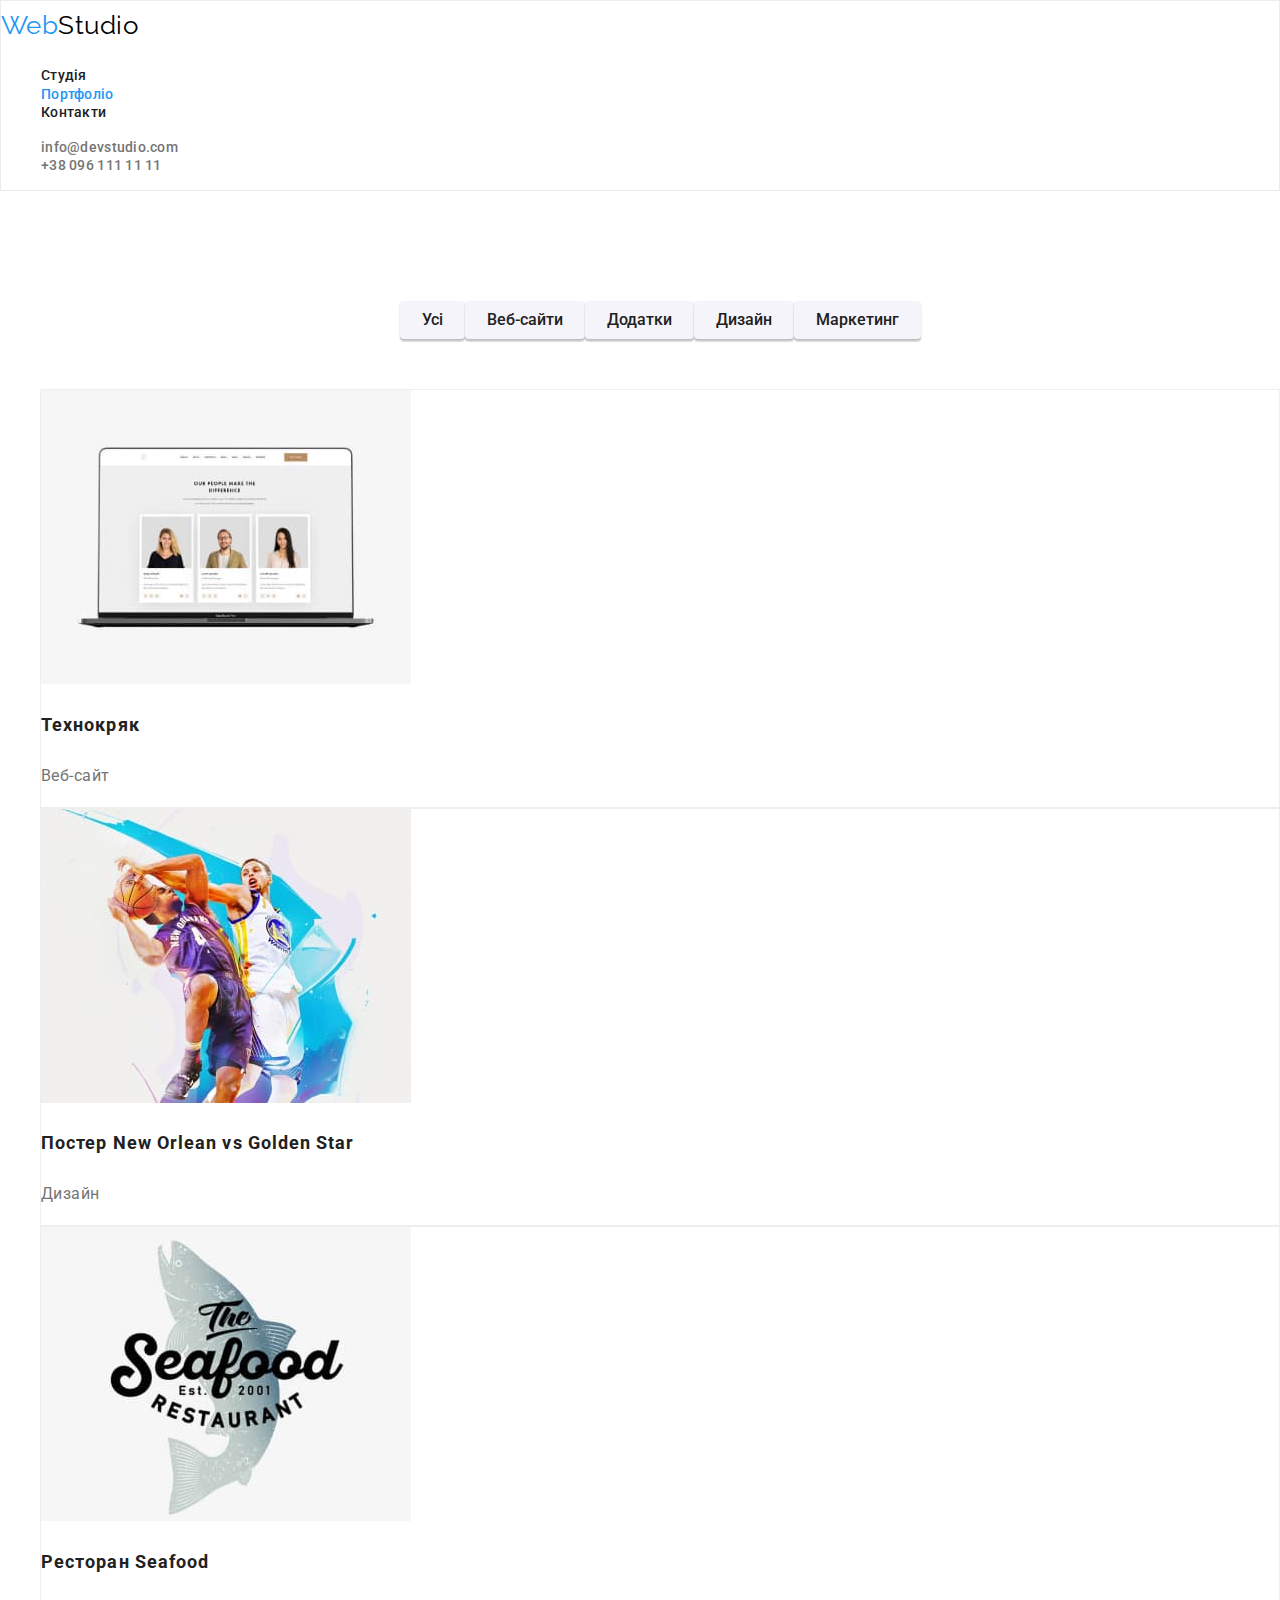
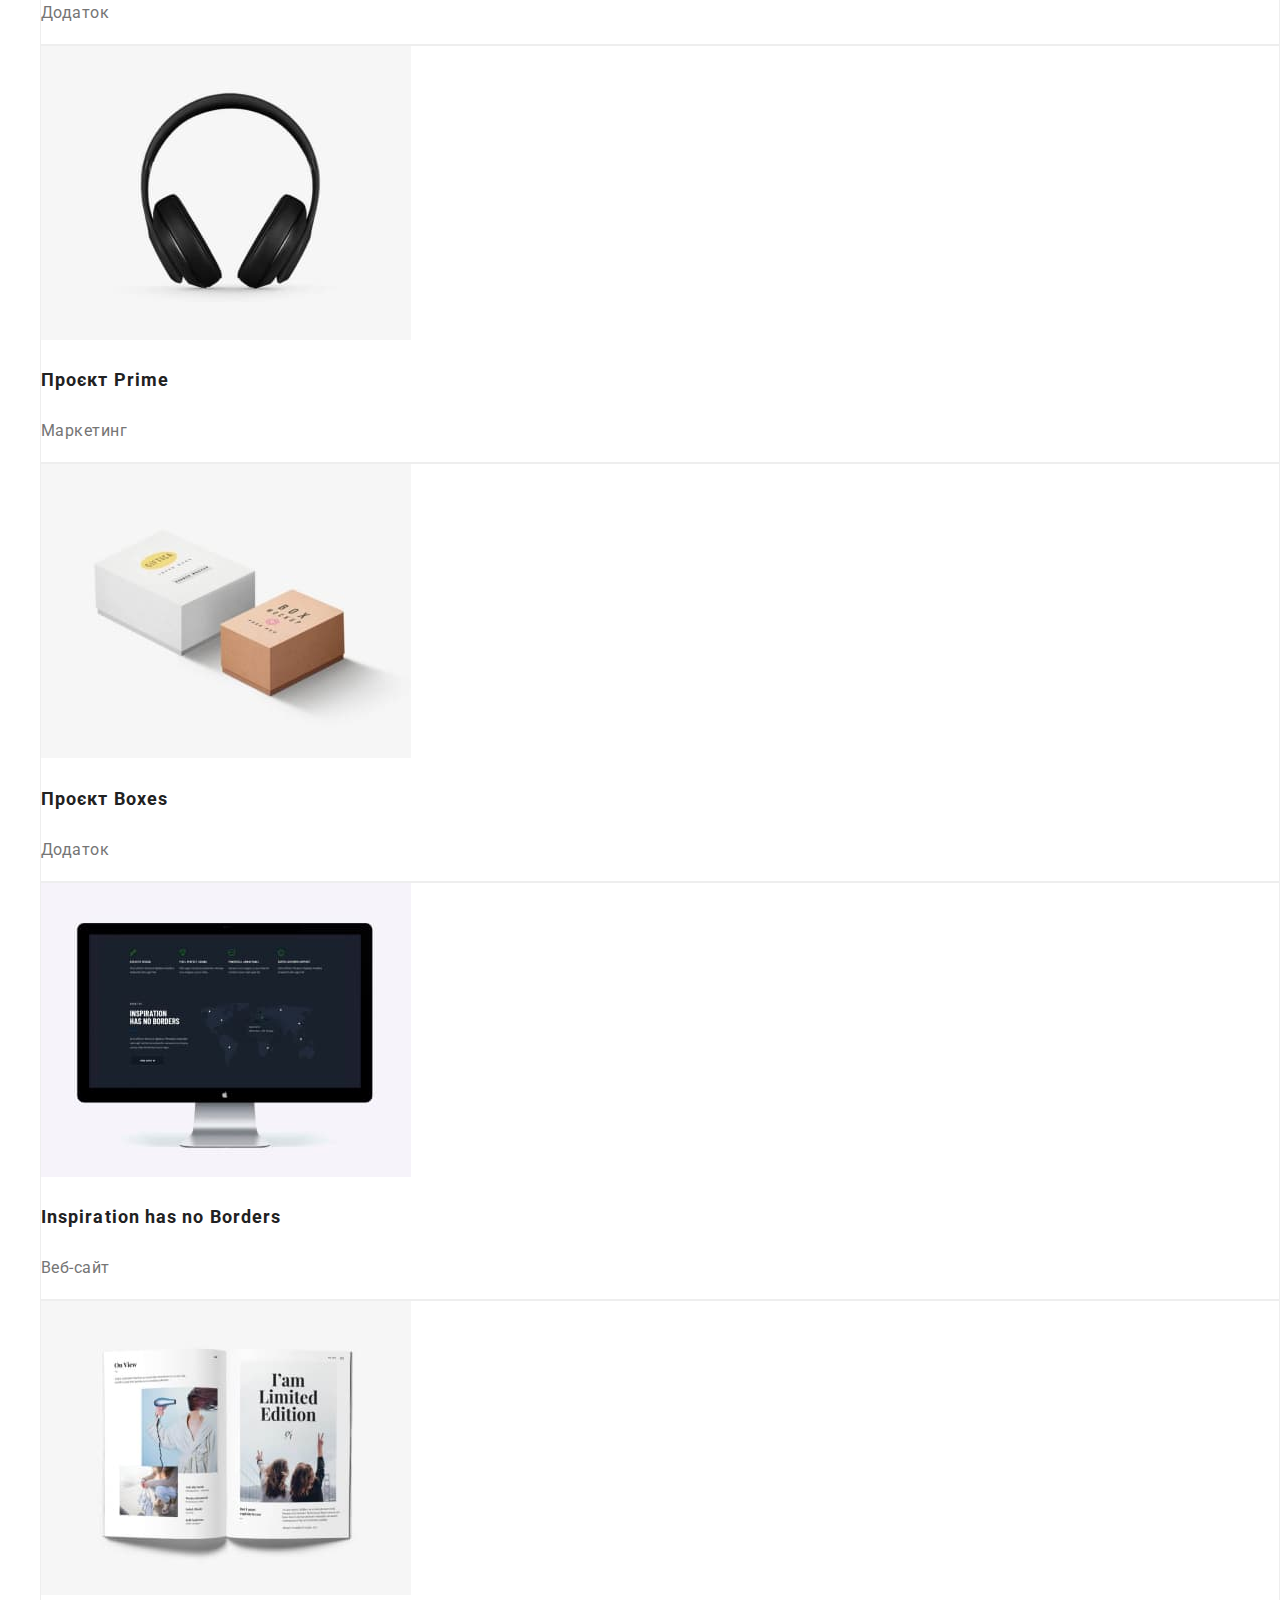
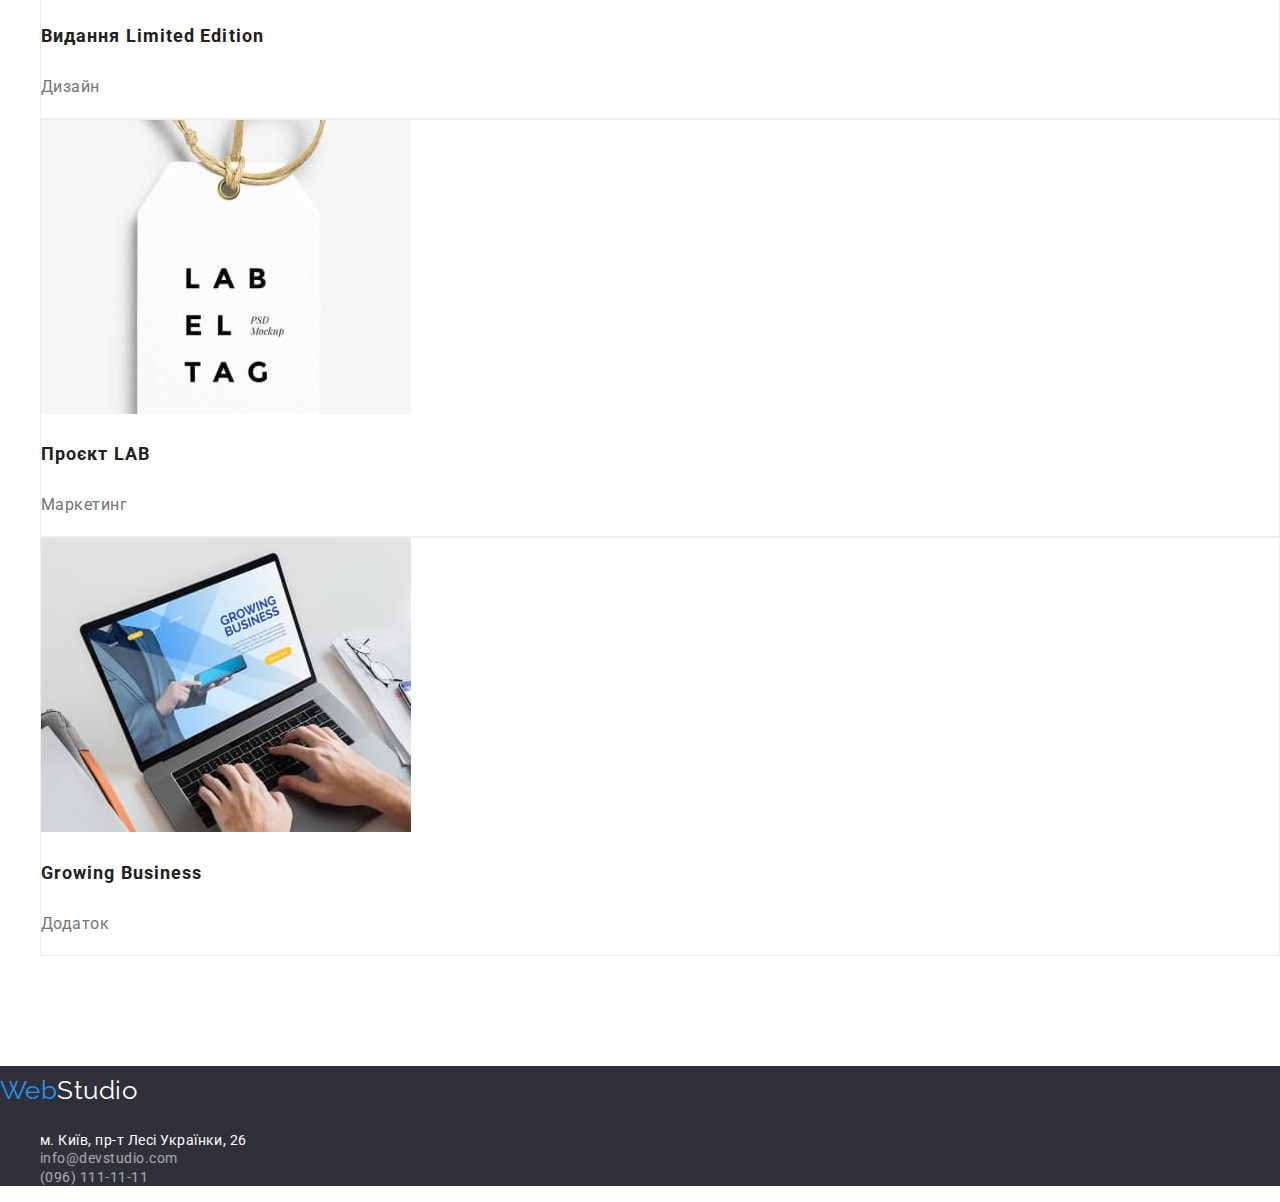
==== portfolio.html @ f7957f2c "Створив контейнери" ====
<!DOCTYPE html>
<html lang="uk">
  <head>
    <meta charset="UTF-8" />
    <meta http-equiv="X-UA-Compatible" content="IE=edge" />
    <meta name="viewport" content="width=device-width, initial-scale=1.0" />
    <title>Document</title>
    <link rel="preconnect" href="https://fonts.googleapis.com" />
    <link rel="preconnect" href="https://fonts.gstatic.com" crossorigin />
    <link
      href="https://fonts.googleapis.com/css2?family=Raleway:wght@700&family=Roboto:wght@400;500;700;900&display=swap"
      rel="stylesheet"
    />
    <link
      rel="stylesheet"
      href="https://cdnjs.cloudflare.com/ajax/libs/modern-normalize/1.1.0/modern-normalize.min.css"
    />
    <link rel="stylesheet" href="./css/styles.css" />
  </head>
  <body>
    <!-- Шапка сайта -->
    <header class="header">
      <a href="./index.html" lang="en" class="logo">
        <span class="logo-web">Web</span><span class="logo-studio">Studio</span>
      </a>
      <nav>
        <ul class="site-nav list">
          <li><a href="./index.html" class="link">Студія</a></li>
          <li><a href="./portfolio.html" class="link current">Портфоліо</a></li>
          <li><a href="#" class="link">Контакти</a></li>
        </ul>
      </nav>

      <ul class="nav list">
        <li>
          <a href="mailto:info@devstudio.com" class="item"
            >info@devstudio.com</a
          >
        </li>
        <li><a href="tel:+380961111111" class="item">+38 096 111 11 11</a></li>
      </ul>
    </header>

    <main>
      <!-- Що робимо -->
      <section class="project">
        <h1 hidden>Що ми робимо</h1>
        <ul class="btn list">
          <li>
            <button class="buttons" type="button">Усі</button>
          </li>
          <li>
            <button class="buttons" type="button">Веб-сайти</button>
          </li>
          <li>
            <button class="buttons" type="button">Додатки</button>
          </li>
          <li>
            <button class="buttons" type="button">Дизайн</button>
          </li>
          <li>
            <button class="buttons" type="button">Маркетинг</button>
          </li>
        </ul>

        <!-- Проекти -->
        <h2 hidden>Наши проекти</h2>
        <ul>
          <li class="section-project list">
            <img
              src="./images/portfo1.jpg"
              alt="Відкритий ноутбук"
              width="370"
            />
            <h3 class="aside-subject">Технокряк</h3>
            <p class="subject">Веб-сайт</p>
          </li>
          <li class="section-project list">
            <img
              src="./images/portfo2.jpg"
              alt="Грають в баскетбол"
              width="370"
            />
            <h3 class="aside-subject">Постер New Orlean vs Golden Star</h3>
            <p class="subject">Дизайн</p>
          </li>
          <li class="section-project list">
            <img
              src="./images/portfo3.jpg"
              alt="Логотип ресторану"
              width="370"
            />
            <h3 class="aside-subject">Ресторан Seafood</h3>
            <p class="subject">Додаток</p>
          </li>
          <li class="section-project list">
            <img src="./images/portfo4.jpg" alt="Навушники" width="370" />
            <h3 class="aside-subject">Проєкт Prime</h3>
            <p class="subject">Маркетинг</p>
          </li>
          <li class="section-project list">
            <img src="./images/portfo5.jpg" alt="Дві коробки" width="370" />
            <h3 class="aside-subject">Проєкт Boxes</h3>
            <p class="subject">Додаток</p>
          </li>
          <li class="section-project list">
            <img src="./images/portfo6.jpg" alt="Монітор" width="370" />
            <h3 class="aside-subject">Inspiration has no Borders</h3>
            <p class="subject">Веб-сайт</p>
          </li>
          <li class="section-project list">
            <img src="./images/portfo7.jpg" alt="Відкрита книга" width="370" />
            <h3 class="aside-subject">Видання Limited Edition</h3>
            <p class="subject">Дизайн</p>
          </li>
          <li class="section-project list">
            <img src="./images/portfo8.jpg" alt="Бірка" width="370" />
            <h3 class="aside-subject">Проєкт LAB</h3>
            <p class="subject">Маркетинг</p>
          </li>
          <li class="section-project list">
            <img
              src="./images/portfo9.jpg"
              alt="Працює з ноутбуком"
              width="370"
            />
            <h3 class="aside-subject">Growing Business</h3>
            <p class="subject">Додаток</p>
          </li>
        </ul>
      </section>
    </main>

    <!-- Футер -->
    <footer class="footer">
      <a href="./index.html" lang="en" class="logo">
        <span class="logo-webf">Web</span
        ><span class="logo-studiof">Studio</span>
      </a>

      <address>
        <ul class="nav list">
          <li>
            <a
              class="items"
              href="https://goo.gl/maps/CPtrU1FHBa2aNyZL9"
              target="_blank"
              rel="noopener noreferrer nofollow"
            >
              м. Київ, пр-т Лесі Українки, 26</a
            >
          </li>
          <li>
            <a class="items-contact" href="mailto:info@devstudio.com"
              >info@devstudio.com</a
            >
          </li>
          <li>
            <a class="items-contact" href="tel:+380961111111"
              >(096) 111-11-11</a
            >
          </li>
        </ul>
      </address>
    </footer>
  </body>
</html>
---- css/styles.css ----
/* колір основного тексту #212121*/
/* вторинний колір тексту rgba(117, 117, 117, 1) */
/* білий #FFFFFF */
/* акцент #2196F3 */
/* вторинний колір фона #F5F4FA */
/* колір контактів #757575 */

:root {
  --primary-text-color: #212121;
  --color-white: #ffffff;
  --text-color: #757575;
  --accent-color: #2196f3;
  --background-color-primary: #2f303a;
  --background-color: #f5f5f5;
  --background-color-sekondary: #f5f4fa;
  --color-logo: #000000;
  --background-color-button: #188ce8;
  --font-family-primary: Roboto;
  --font-family-sekondary: Raleway;
  --color-text-contact: rgba(255, 255, 255, 0.6);
}

body {
  color: var(--primary-text-color);
  font-family: Roboto, sans-serif;
  letter-spacing: 0.03em;
}

.list {
  list-style: none;
}

/* Лого */

.header {
  border: 1px solid #ececec;
}
.container {
  width: 100%;
  max-width: 1200px;
  margin: 0 auto;
  padding: 0 15px;
}

.logo {
  padding-top: 24px;
  padding-bottom: 25px;

  font-family: var(--font-family-sekondary);
  font-size: 26px;
  line-height: 1.9;
  text-decoration: none;
}
.logo .logo-web {
  color: var(--accent-color);
}
.logo .logo-web:hover,
.logo .logo-web:focus {
  color: var(--primary-text-color);
}

.logo .logo-studio {
  color: var(--color-logo);
}

.logo .logo-studio:hover,
.logo .logo-studio:focus {
  color: var(--accent-color);
}

.site-nav .link {
  color: var(--primary-text-color);
  padding: 32px 0;

  font-weight: 500;
  font-size: 14px;
  line-height: 1.14;
  letter-spacing: 0.02em;
  text-decoration: none;
}

.site-nav .link:hover,
.site-nav .link:focus {
  color: var(--accent-color);
}

.site-nav .link.current {
  color: var(--accent-color);
}

.nav .item {
  color: var(--text-color);

  font-weight: 500;
  font-size: 14px;
  line-height: 1.14;
  letter-spacing: 0.02em;
  text-decoration: none;
}

.nav .item:hover,
.nav .item:focus {
  color: var(--accent-color);
}

/* Стилі для index.html */

/* Header */

.header {
  background-color: var(--color-white);
}

/* Hero */

.hero {
  padding-bottom: 94px;

  background-color: var(--background-color-primary);
}

.conteiner-hero {
}
.hero-title {
  color: var(--color-white);

  font-weight: 900;
  font-size: 44px;
  line-height: 1.36;
  letter-spacing: 0.06em;
  text-transform: uppercase;
}

.button {
  cursor: pointer;

  padding: 10px 32px;

  color: var(--color-white);
  background-color: var(--accent-color);

  font-family: inherit;
  font-weight: 700;
  font-size: 16px;
  line-height: 1.88;
  letter-spacing: 0.06em;
}

.button:hover,
.button:focus {
  color: var(--color-white);
  background-color: var(--background-color-button);
}

/* Section Переваги */

.section {
  padding-bottom: 94px;
}

.section-title {
  color: var(--primary-text-color);

  font-size: 14px;
  line-height: 1.14;
  text-transform: uppercase;
}

.subtitle {
  color: var(--text-color);

  font-size: 14px;
  line-height: 1.7;
}

/* Section Що робимо */
.section-work {
  padding-bottom: 94px;
}

.work-title {
  color: var(--primary-text-color);

  font-size: 36px;
  line-height: 1.17;
}

/* Section Наша команда */

.section-team {
  padding-bottom: 94px;
  background-color: var(--background-color-sekondary);
}
.team-title {
  color: var(--primary-text-color);

  font-size: 36px;
  line-height: 1.17;
}

.tiam-foto {
  background-color: var(--color-white);
  box-shadow: 0px 1px 3px rgba(0, 0, 0, 0.12), 0px 1px 1px rgba(0, 0, 0, 0.14),
    0px 2px 1px rgba(0, 0, 0, 0.2);
  border-radius: 0px 0px 4px 4px;
}

.title {
  color: var(--primary-text-color);

  font-weight: 500;
  font-size: 16px;
  line-height: 1.19;
}

.subtitle {
  color: var(--text-color);

  font-size: 16px;
  line-height: 1.19;
}

/* Footer */

.logo .logo-webf {
  color: var(--accent-color);
}

.logo .logo-webf:hover,
.logo .logo-webf:focus {
  color: var(--color-white);
}

.logo .logo-studiof {
  color: var(--color-white);
}

.logo .logo-studiof:hover,
.logo .logo-studiof:focus {
  color: var(--accent-color);
}

.footer {
  background-color: var(--background-color-primary);
}

.nav .items {
  color: var(--color-white);

  font-style: normal;
  font-size: 14px;
  line-height: 1.17;
  text-decoration: none;
}

.nav .items:hover,
.nav .items:focus {
  color: var(--accent-color);
}

.nav .items-contact {
  color: var(--color-text-contact);

  font-style: normal;
  font-size: 14px;
  line-height: 1.17;
  text-decoration: none;
}

.nav .items-contact:hover,
.nav .items-contact:focus {
  color: var(--accent-color);
}

/* Стилі для portfolio.html */

/* Кнопки навігації */
.project {
  padding-top: 94px;
  padding-bottom: 94px;
}

.btn {
  display: flex;
  justify-content: center;
  margin-bottom: 50px;
}

.buttons {
  cursor: pointer;

  padding: 6px 22px;

  color: var(--primary-text-color);
  background-color: var(--background-color-sekondary);
  box-shadow: 0px 3px 1px rgba(0, 0, 0, 0.1), 0px 1px 2px rgba(0, 0, 0, 0.08),
    0px 2px 2px rgba(0, 0, 0, 0.12);
  border-radius: 4px;
  border: none;

  font-family: inherit;
  font-weight: 500;
  font-size: 16px;
  line-height: 1.63;
  text-align: center;
}

.buttons:hover,
.buttons:focus {
  color: var(--color-white);
  background-color: var(--accent-color);
}

/* Наші проекти */

.section-project {
  background-color: var(--color-white);
  border: 1px solid #eeeeee;
}

.aside-subject {
  color: var(--primary-text-color);

  font-size: 18px;
  line-height: 2;
  letter-spacing: 0.06em;
}

.subject {
  color: var(--text-color);

  font-size: 16px;
  line-height: 1.88;
}
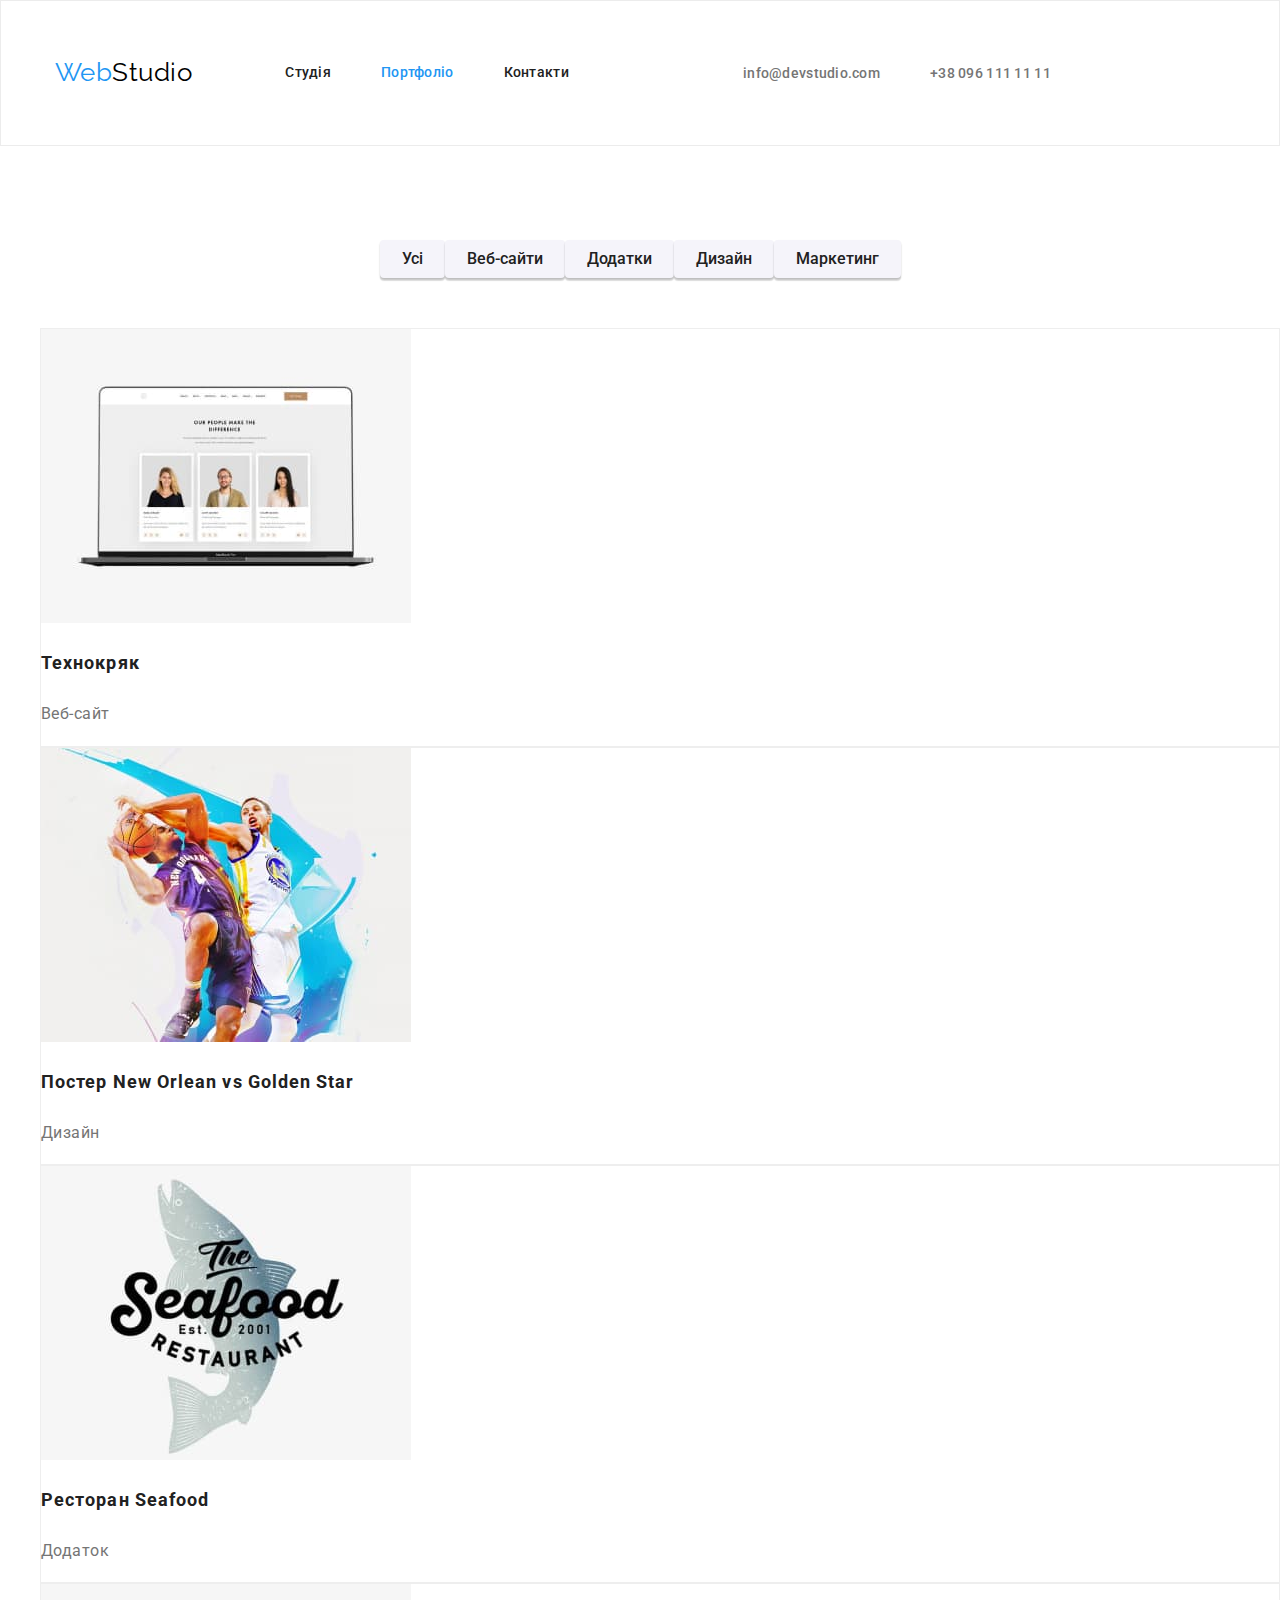
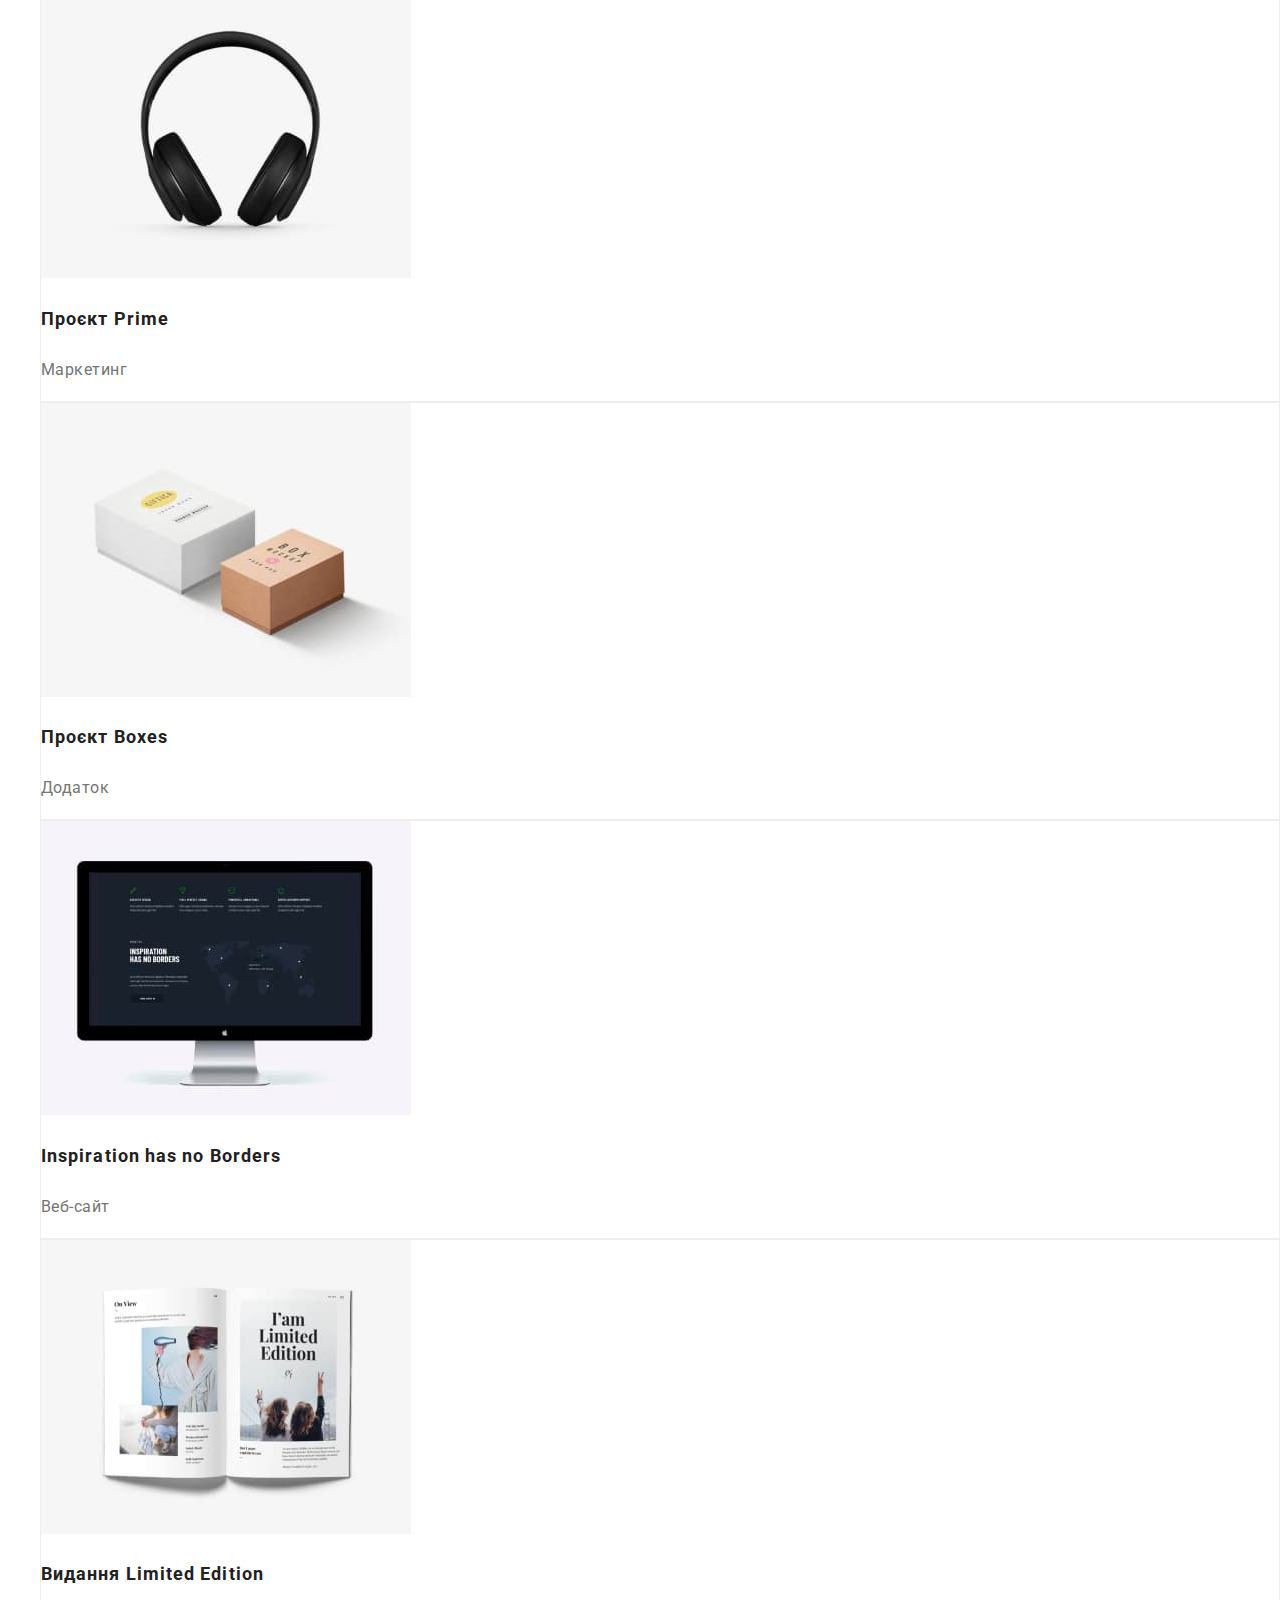
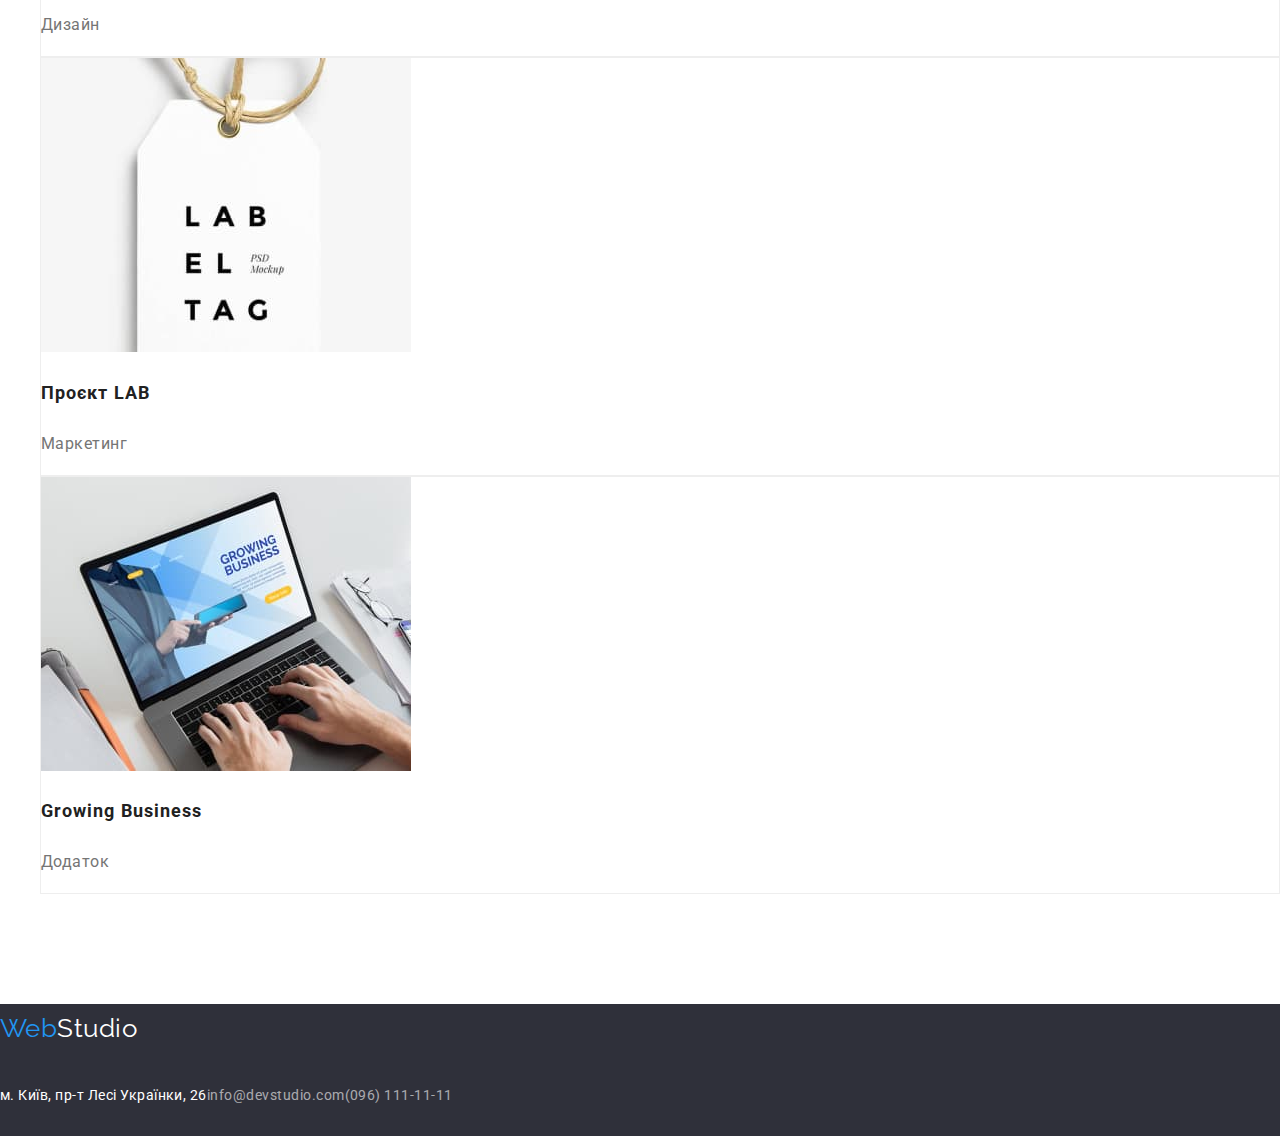
==== commit 4115c7f8: "Видалив наша робота" ====
--- a/portfolio.html
+++ b/portfolio.html
@@ -20,25 +20,35 @@
   <body>
     <!-- Шапка сайта -->
     <header class="header">
-      <a href="./index.html" lang="en" class="logo">
-        <span class="logo-web">Web</span><span class="logo-studio">Studio</span>
-      </a>
-      <nav>
-        <ul class="site-nav list">
-          <li><a href="./index.html" class="link">Студія</a></li>
-          <li><a href="./portfolio.html" class="link current">Портфоліо</a></li>
-          <li><a href="#" class="link">Контакти</a></li>
+      <div class="container-header">
+        <a href="./index.html" lang="en" class="logo">
+          <span class="logo-web">Web</span
+          ><span class="logo-studio">Studio</span>
+        </a>
+
+        <nav>
+          <ul class="nav-site list">
+            <li class="nav-link">
+              <a href="./index.html" class="link">Студія</a>
+            </li>
+            <li class="nav-link">
+              <a href="./portfolio.html" class="link current">Портфоліо</a>
+            </li>
+            <li class="nav-link"><a href="#" class="link">Контакти</a></li>
+          </ul>
+        </nav>
+
+        <ul class="nav list">
+          <li class="nav-contact">
+            <a href="mailto:info@devstudio.com" class="item"
+              >info@devstudio.com</a
+            >
+          </li>
+          <li class="nav-contact">
+            <a href="tel:+380961111111" class="item">+38 096 111 11 11</a>
+          </li>
         </ul>
-      </nav>
-
-      <ul class="nav list">
-        <li>
-          <a href="mailto:info@devstudio.com" class="item"
-            >info@devstudio.com</a
-          >
-        </li>
-        <li><a href="tel:+380961111111" class="item">+38 096 111 11 11</a></li>
-      </ul>
+      </div>
     </header>
 
     <main>
--- a/css/styles.css
+++ b/css/styles.css
@@ -21,12 +21,15 @@
 }
 
 body {
+  margin: 0;
   color: var(--primary-text-color);
   font-family: Roboto, sans-serif;
   letter-spacing: 0.03em;
 }
 
 .list {
+  padding: 0;
+  margin: 0;
   list-style: none;
 }
 
@@ -35,7 +38,11 @@
 .header {
   border: 1px solid #ececec;
 }
-.container {
+
+.container-header {
+  display: flex;
+  justify-content: space-between;
+  align-items: center;
   width: 100%;
   max-width: 1200px;
   margin: 0 auto;
@@ -45,15 +52,18 @@
 .logo {
   padding-top: 24px;
   padding-bottom: 25px;
+  margin-right: 93px;
 
   font-family: var(--font-family-sekondary);
   font-size: 26px;
   line-height: 1.9;
   text-decoration: none;
 }
+
 .logo .logo-web {
   color: var(--accent-color);
 }
+
 .logo .logo-web:hover,
 .logo .logo-web:focus {
   color: var(--primary-text-color);
@@ -68,8 +78,19 @@
   color: var(--accent-color);
 }
 
-.site-nav .link {
-  color: var(--primary-text-color);
+.nav-site {
+  display: flex;
+  padding: 32px 0;
+  margin: 0 auto;
+}
+
+.nav-link:not(:last-child) {
+  margin-right: 50px;
+}
+
+.nav-link .link {
+  color: var(--primary-text-color);
+  display: block;
   padding: 32px 0;
 
   font-weight: 500;
@@ -79,13 +100,24 @@
   text-decoration: none;
 }
 
-.site-nav .link:hover,
-.site-nav .link:focus {
-  color: var(--accent-color);
-}
-
-.site-nav .link.current {
-  color: var(--accent-color);
+.nav-link .link:hover,
+.nav-link .link:focus {
+  color: var(--accent-color);
+}
+
+.nav-link .link.current {
+  color: var(--accent-color);
+}
+
+.nav {
+  display: flex;
+  padding: 32px 0;
+
+  margin: 0 auto;
+}
+
+.nav-contact:not(:last-child) {
+  margin-right: 50px;
 }
 
 .nav .item {
@@ -103,25 +135,31 @@
   color: var(--accent-color);
 }
 
-/* Стилі для index.html */
-
-/* Header */
-
-.header {
-  background-color: var(--color-white);
-}
-
 /* Hero */
 
 .hero {
-  padding-bottom: 94px;
-
   background-color: var(--background-color-primary);
-}
-
-.conteiner-hero {
-}
+  padding: 94px 0;
+  text-align: center;
+}
+
+.container-hero {
+  display: block;
+  justify-content: center;
+  width: 100%;
+  max-width: 1200px;
+  margin: 0 auto;
+}
+
 .hero-title {
+  display: flex;
+  justify-content: center;
+  width: 696px;
+  padding-top: 200px;
+  margin-top: 0;
+  margin-bottom: 30px;
+  margin-left: auto;
+  margin-right: auto;
   color: var(--color-white);
 
   font-weight: 900;
@@ -133,17 +171,25 @@
 
 .button {
   cursor: pointer;
-
+  display: flex;
+  justify-content: center;
+  align-items: center;
+  min-width: 216px;
   padding: 10px 32px;
-
-  color: var(--color-white);
-  background-color: var(--accent-color);
+  margin-bottom: 200px;
+  margin-left: auto;
+  margin-right: auto;
 
   font-family: inherit;
   font-weight: 700;
   font-size: 16px;
   line-height: 1.88;
   letter-spacing: 0.06em;
+  box-shadow: 0px 4px 4px rgba(0, 0, 0, 0.15);
+  border-radius: 4px;
+  border: none;
+  color: var(--color-white);
+  background-color: var(--accent-color);
 }
 
 .button:hover,
@@ -153,20 +199,38 @@
 }
 
 /* Section Переваги */
-
-.section {
-  padding-bottom: 94px;
+.section-benefits {
+  padding: 94px 0;
+}
+
+.container-benefits {
+  display: inline-block;
+  justify-content: center;
+  align-items: center;
+  width: 100%;
+  max-width: 1200px;
+  margin: 0 auto;
+  padding: 0 15px;
+}
+
+.title-benefits {
+  min-width: 270px;
 }
 
 .section-title {
   color: var(--primary-text-color);
 
+  padding-right: 30px;
+  margin-bottom: 10px;
+  margin-top: 0;
   font-size: 14px;
   line-height: 1.14;
   text-transform: uppercase;
 }
 
 .subtitle {
+  margin-top: 0;
+  margin-bottom: 118px;
   color: var(--text-color);
 
   font-size: 14px;
@@ -175,7 +239,8 @@
 
 /* Section Що робимо */
 .section-work {
-  padding-bottom: 94px;
+  padding: 94px 0;
+  text-align: center;
 }
 
 .work-title {
@@ -188,9 +253,10 @@
 /* Section Наша команда */
 
 .section-team {
-  padding-bottom: 94px;
+  padding: 94px 0;
   background-color: var(--background-color-sekondary);
 }
+
 .team-title {
   color: var(--primary-text-color);
 
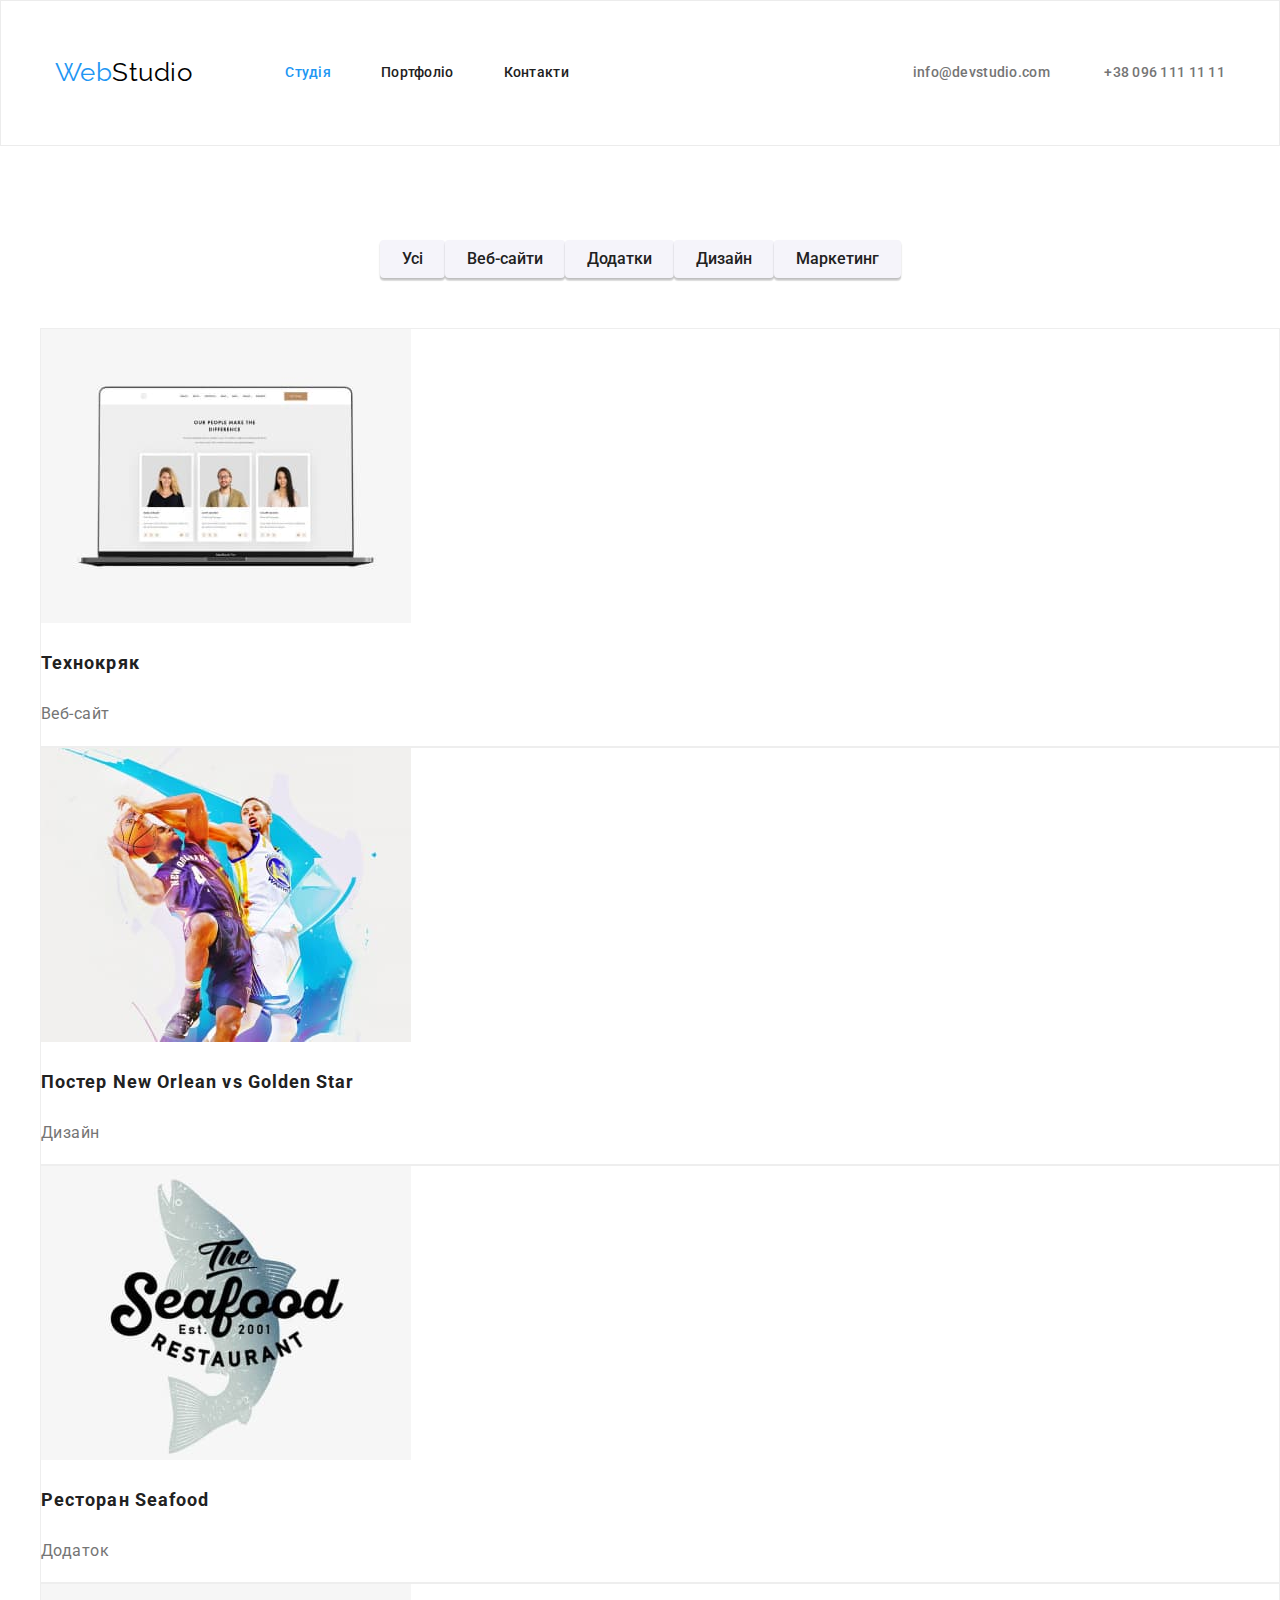
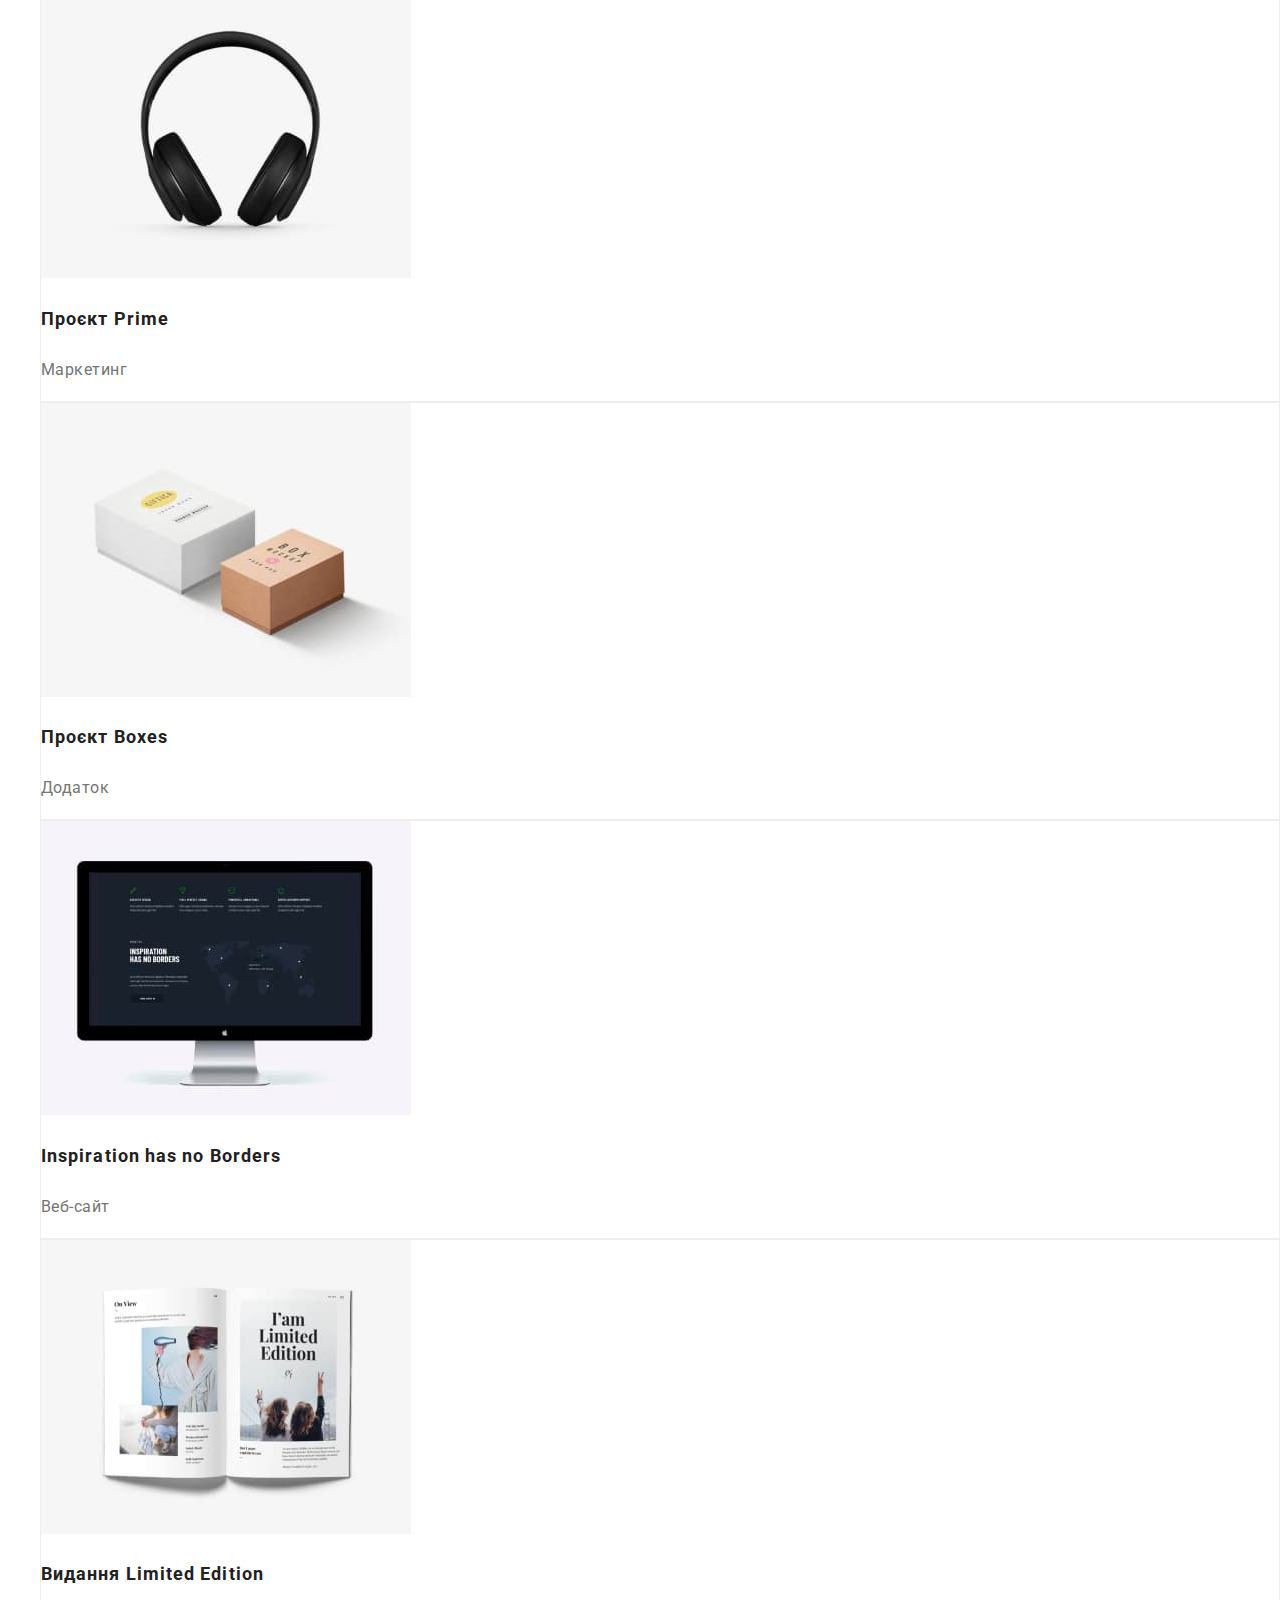
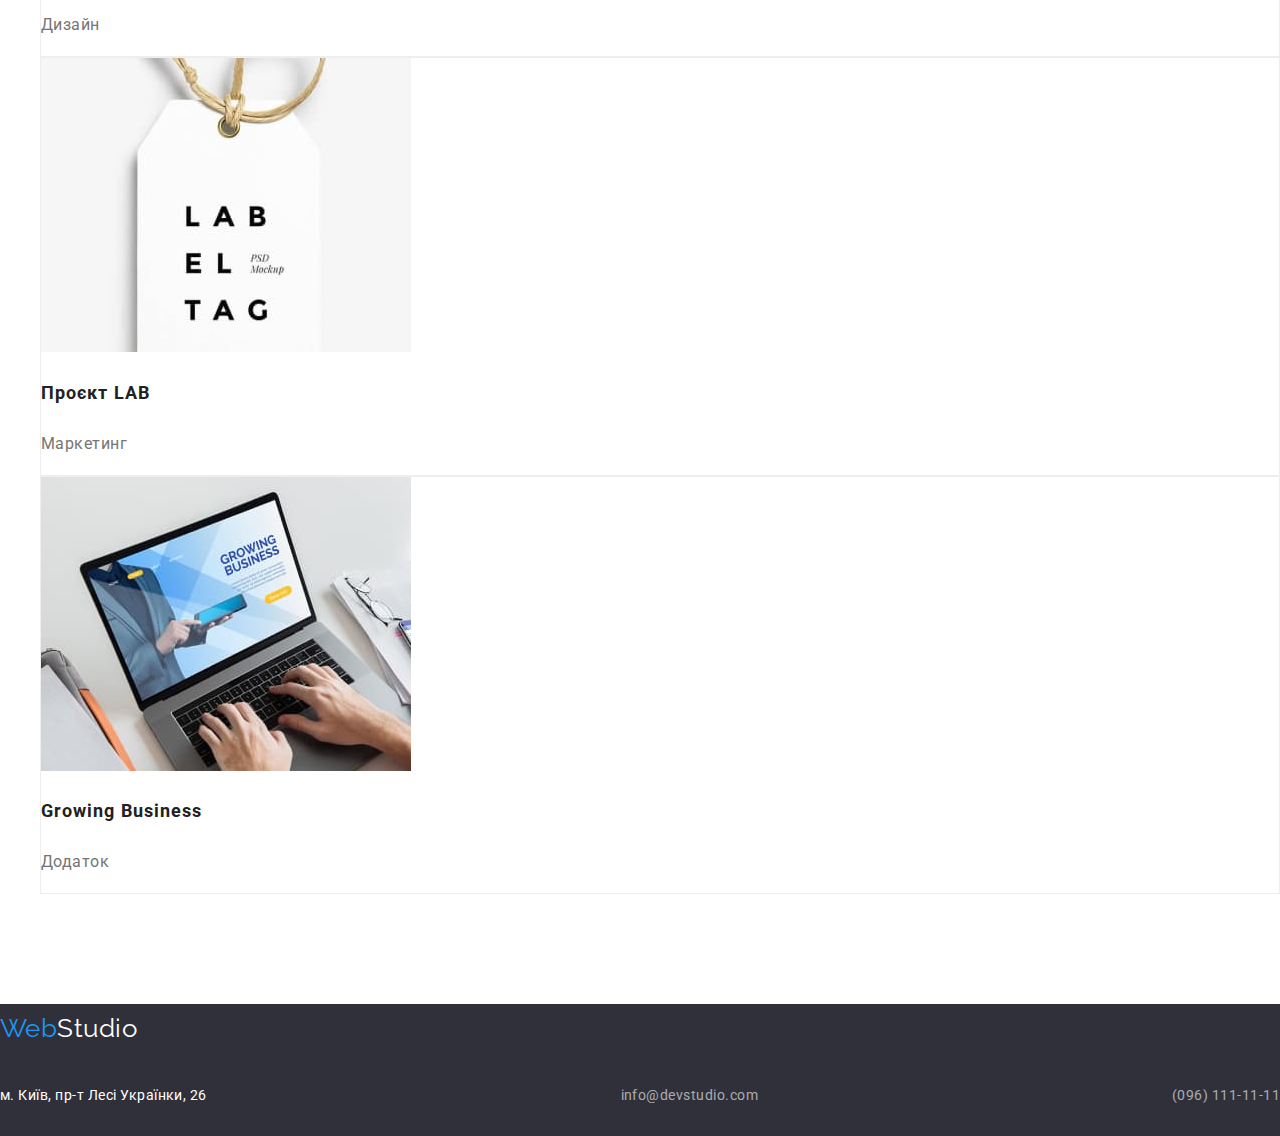
==== commit 6402b4b3: "Переваги flexy" ====
--- a/portfolio.html
+++ b/portfolio.html
@@ -29,25 +29,26 @@
         <nav>
           <ul class="nav-site list">
             <li class="nav-link">
-              <a href="./index.html" class="link">Студія</a>
+              <a href="./index.html" class="link current">Студія</a>
             </li>
             <li class="nav-link">
-              <a href="./portfolio.html" class="link current">Портфоліо</a>
+              <a href="./portfolio.html" class="link">Портфоліо</a>
             </li>
             <li class="nav-link"><a href="#" class="link">Контакти</a></li>
           </ul>
         </nav>
-
-        <ul class="nav list">
-          <li class="nav-contact">
-            <a href="mailto:info@devstudio.com" class="item"
-              >info@devstudio.com</a
-            >
-          </li>
-          <li class="nav-contact">
-            <a href="tel:+380961111111" class="item">+38 096 111 11 11</a>
-          </li>
-        </ul>
+        <div class="container-contact">
+          <ul class="nav list">
+            <li class="nav-contact">
+              <a href="mailto:info@devstudio.com" class="item"
+                >info@devstudio.com</a
+              >
+            </li>
+            <li class="nav-contact">
+              <a href="tel:+380961111111" class="item">+38 096 111 11 11</a>
+            </li>
+          </ul>
+        </div>
       </div>
     </header>
 
--- a/css/styles.css
+++ b/css/styles.css
@@ -21,7 +21,6 @@
 }
 
 body {
-  margin: 0;
   color: var(--primary-text-color);
   font-family: Roboto, sans-serif;
   letter-spacing: 0.03em;
@@ -88,6 +87,10 @@
   margin-right: 50px;
 }
 
+.nav-link:last-child {
+  margin-right: 344px;
+}
+
 .nav-link .link {
   color: var(--primary-text-color);
   display: block;
@@ -109,18 +112,22 @@
   color: var(--accent-color);
 }
 
+.container-contact {
+  width: 100%;
+  max-width: 1200px;
+  margin: 0 auto;
+}
 .nav {
   display: flex;
-  padding: 32px 0;
-
-  margin: 0 auto;
-}
-
-.nav-contact:not(:last-child) {
-  margin-right: 50px;
+  justify-content: space-between;
+  align-content: center;
+  padding-top: 32px;
+  padding-bottom: 32px;
+  gap: 50px;
 }
 
 .nav .item {
+  display: block;
   color: var(--text-color);
 
   font-weight: 500;
@@ -144,16 +151,12 @@
 }
 
 .container-hero {
-  display: block;
-  justify-content: center;
   width: 100%;
   max-width: 1200px;
   margin: 0 auto;
 }
 
 .hero-title {
-  display: flex;
-  justify-content: center;
   width: 696px;
   padding-top: 200px;
   margin-top: 0;
@@ -171,9 +174,7 @@
 
 .button {
   cursor: pointer;
-  display: flex;
-  justify-content: center;
-  align-items: center;
+
   min-width: 216px;
   padding: 10px 32px;
   margin-bottom: 200px;
@@ -204,33 +205,36 @@
 }
 
 .container-benefits {
-  display: inline-block;
-  justify-content: center;
-  align-items: center;
+  display: flex;
+
   width: 100%;
   max-width: 1200px;
   margin: 0 auto;
   padding: 0 15px;
 }
+.section-title {
+  display: flex;
+  gap: 30px;
+}
 
 .title-benefits {
-  min-width: 270px;
-}
-
-.section-title {
-  color: var(--primary-text-color);
-
-  padding-right: 30px;
+}
+
+.title {
+  max-width: 270px;
   margin-bottom: 10px;
   margin-top: 0;
   font-size: 14px;
   line-height: 1.14;
   text-transform: uppercase;
+  color: var(--primary-text-color);
 }
 
 .subtitle {
+  max-width: 270px;
   margin-top: 0;
   margin-bottom: 118px;
+
   color: var(--text-color);
 
   font-size: 14px;
@@ -243,21 +247,55 @@
   text-align: center;
 }
 
+.container-work {
+  width: 100%;
+  max-width: 1200px;
+  margin: 0 auto;
+  padding: 0 15px;
+}
+
+.work-list {
+}
+
 .work-title {
+  margin-top: 0;
+  margin-bottom: 50px;
+
   color: var(--primary-text-color);
 
   font-size: 36px;
   line-height: 1.17;
 }
 
+.photo-work {
+  margin-right: 30px;
+}
+
+.photo-work:last-child {
+  margin-right: 215px;
+}
+
+.photo-work:first-child {
+  margin-left: 215px;
+}
 /* Section Наша команда */
 
 .section-team {
   padding: 94px 0;
+  text-align: center;
   background-color: var(--background-color-sekondary);
 }
 
+.container-team {
+  width: 100%;
+  max-width: 1200px;
+  margin: 0 auto;
+  padding: 0 15px;
+}
+
 .team-title {
+  margin-top: 0;
+  margin-bottom: 50px;
   color: var(--primary-text-color);
 
   font-size: 36px;
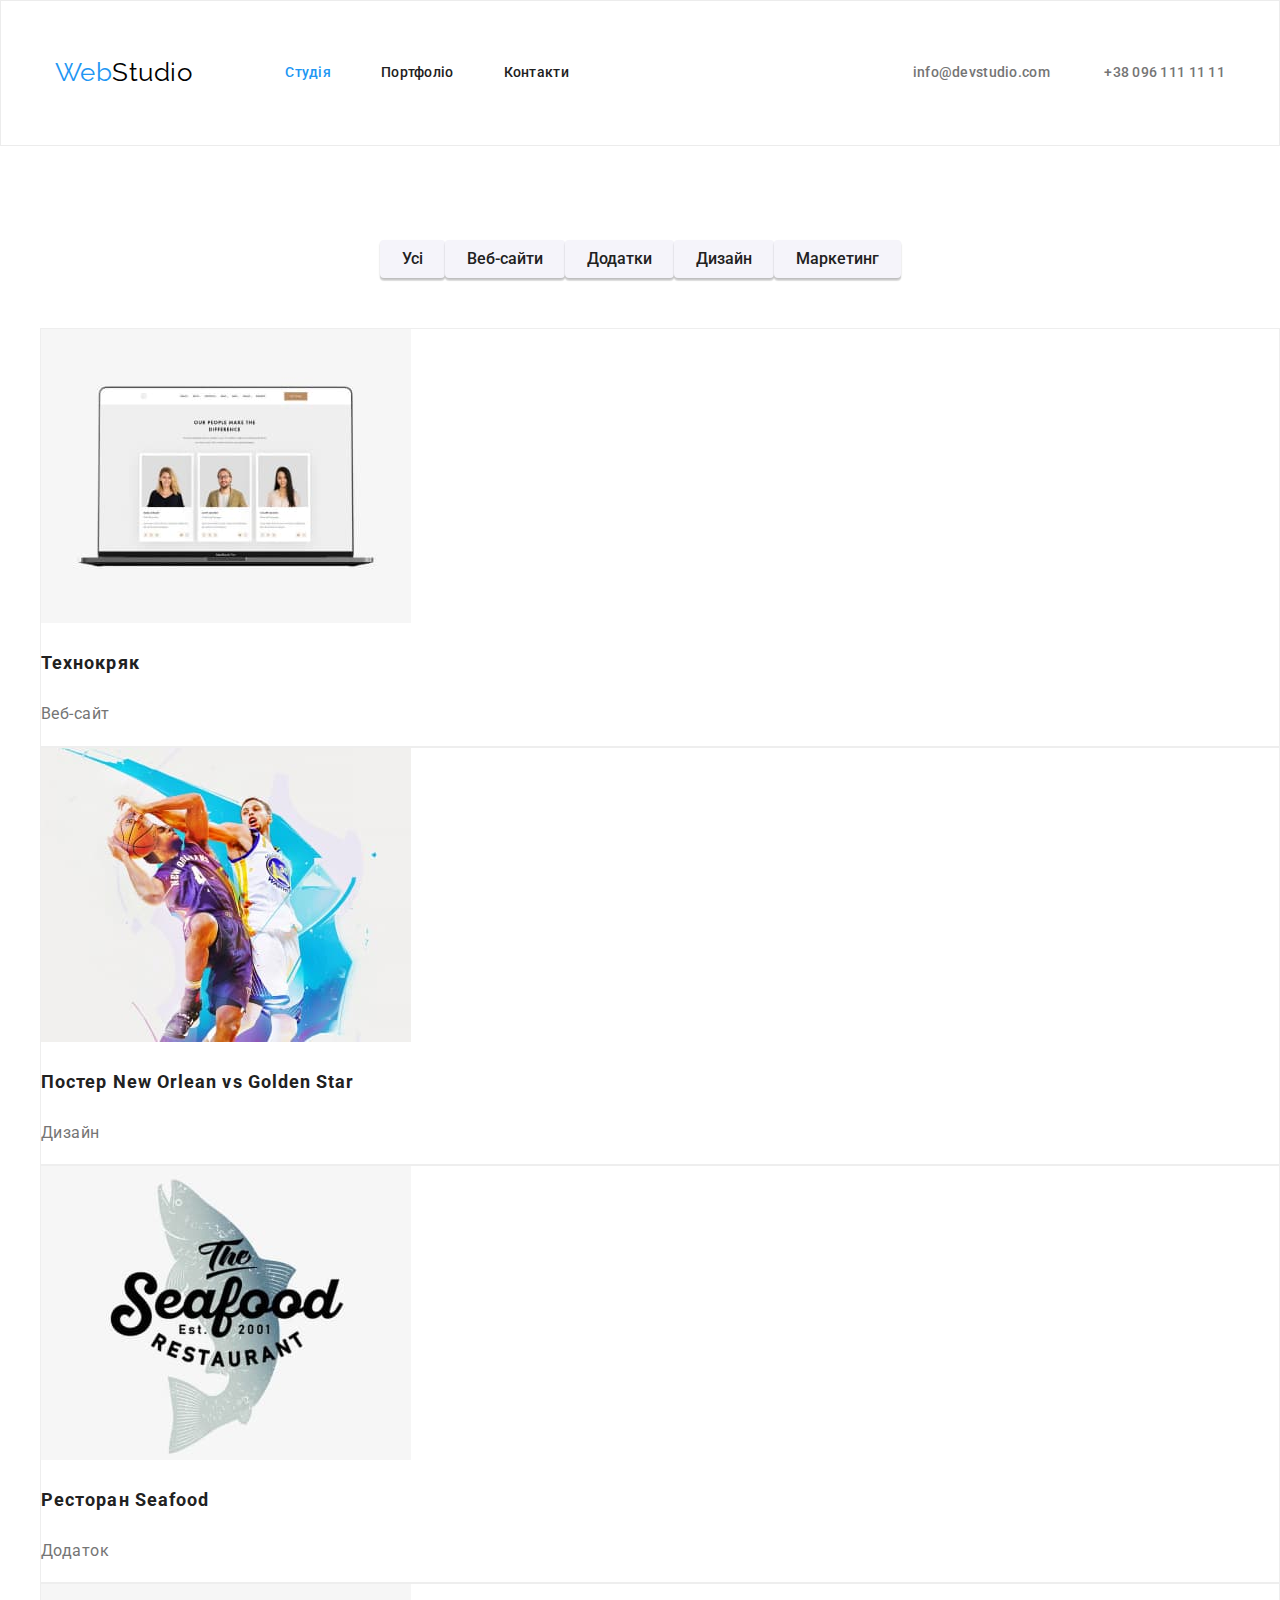
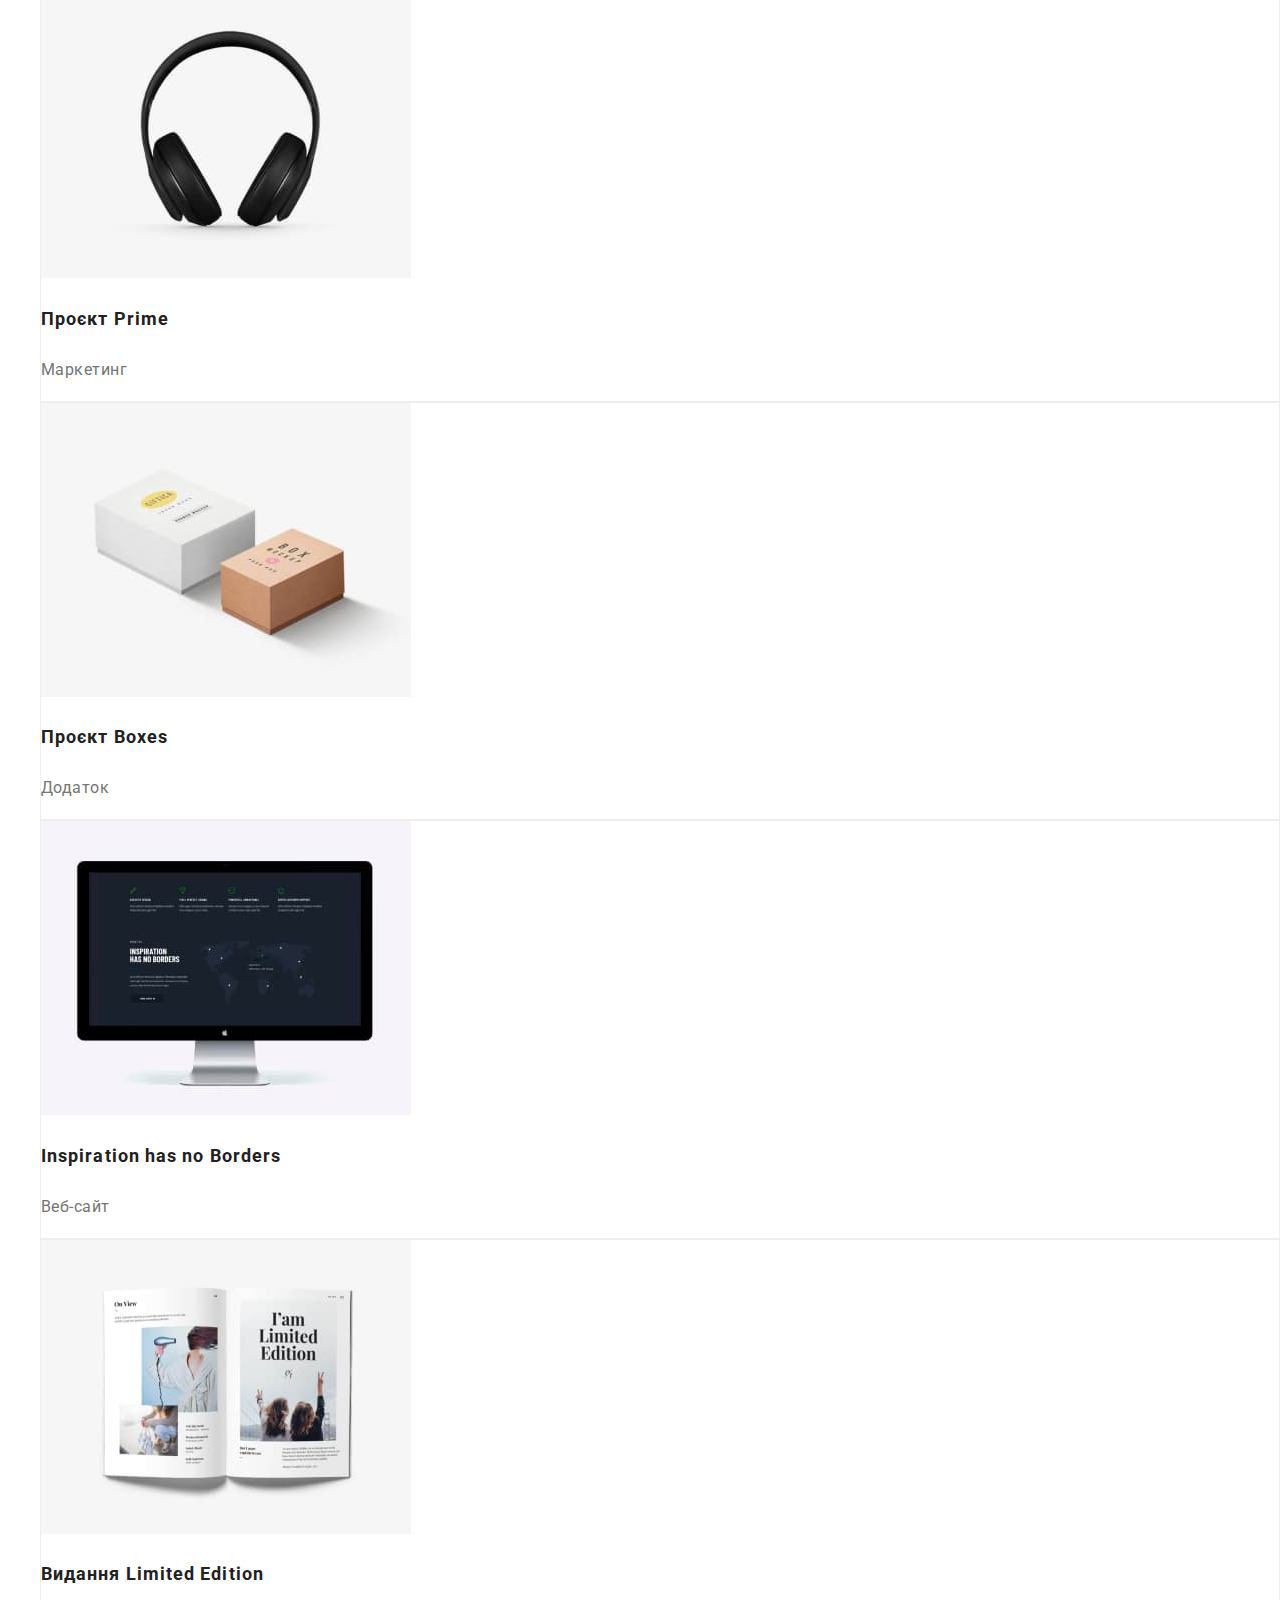
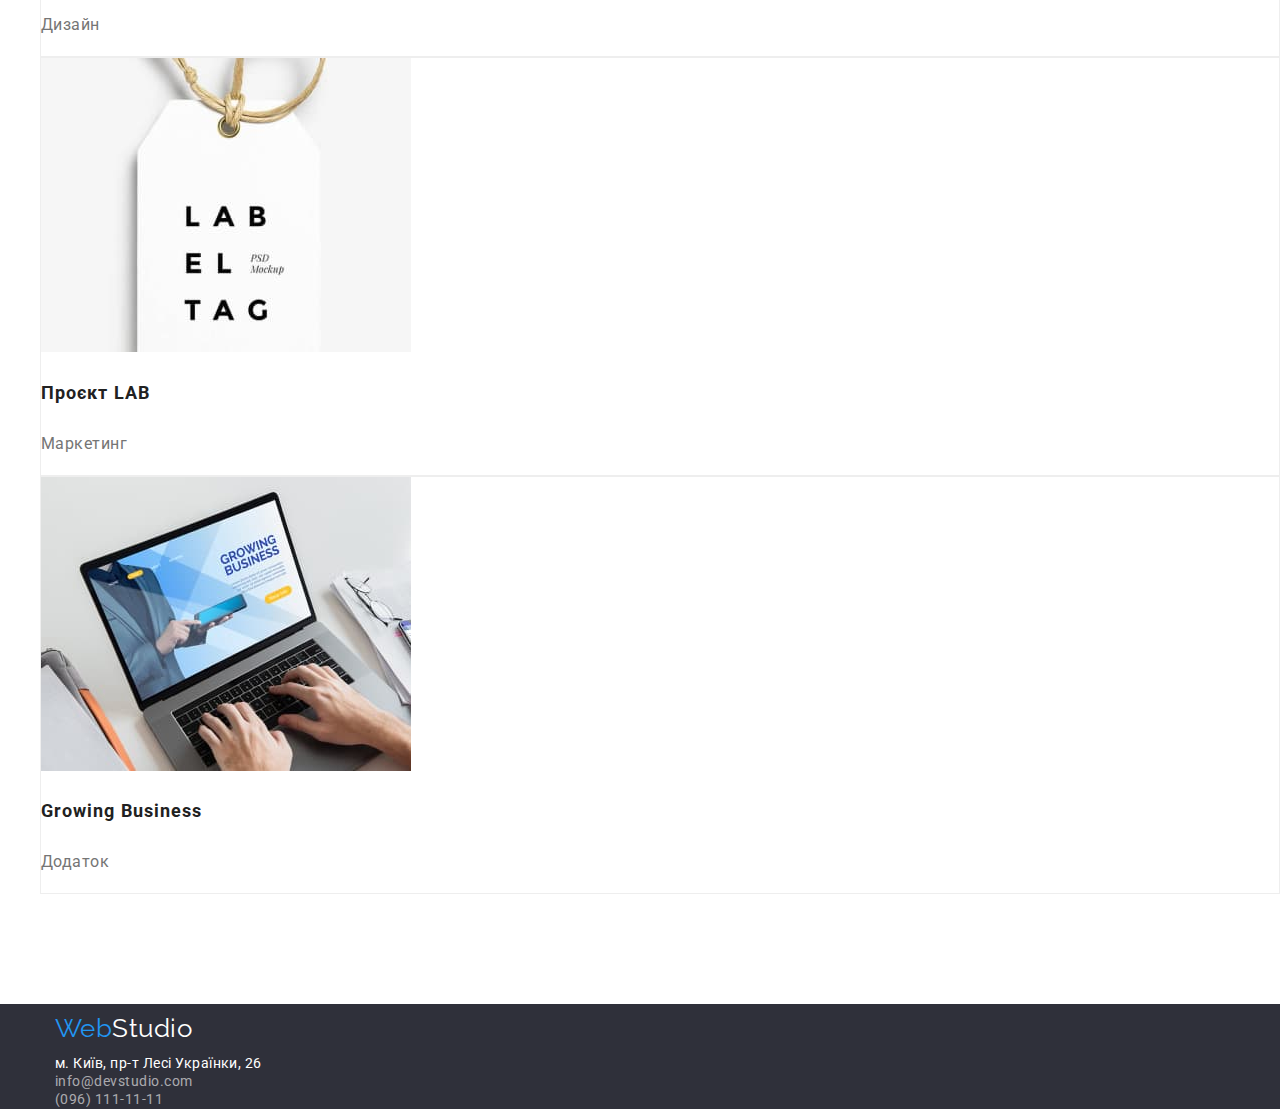
==== commit f6413161: "Flex footer" ====
--- a/portfolio.html
+++ b/portfolio.html
@@ -144,35 +144,37 @@
 
     <!-- Футер -->
     <footer class="footer">
-      <a href="./index.html" lang="en" class="logo">
-        <span class="logo-webf">Web</span
-        ><span class="logo-studiof">Studio</span>
-      </a>
+      <div class="container-footer">
+        <a href="./index.html" lang="en" class="logo">
+          <span class="logo-webf">Web</span
+          ><span class="logo-studiof">Studio</span>
+        </a>
 
-      <address>
-        <ul class="nav list">
-          <li>
-            <a
-              class="items"
-              href="https://goo.gl/maps/CPtrU1FHBa2aNyZL9"
-              target="_blank"
-              rel="noopener noreferrer nofollow"
-            >
-              м. Київ, пр-т Лесі Українки, 26</a
-            >
-          </li>
-          <li>
-            <a class="items-contact" href="mailto:info@devstudio.com"
-              >info@devstudio.com</a
-            >
-          </li>
-          <li>
-            <a class="items-contact" href="tel:+380961111111"
-              >(096) 111-11-11</a
-            >
-          </li>
-        </ul>
-      </address>
+        <address>
+          <ul class="nav-footer list">
+            <li>
+              <a
+                class="items"
+                href="https://goo.gl/maps/CPtrU1FHBa2aNyZL9"
+                target="_blank"
+                rel="noopener noreferrer nofollow"
+              >
+                м. Київ, пр-т Лесі Українки, 26</a
+              >
+            </li>
+            <li>
+              <a class="items-contact" href="mailto:info@devstudio.com"
+                >info@devstudio.com</a
+              >
+            </li>
+            <li>
+              <a class="items-contact" href="tel:+380961111111"
+                >(096) 111-11-11</a
+              >
+            </li>
+          </ul>
+        </address>
+      </div>
     </footer>
   </body>
 </html>
--- a/css/styles.css
+++ b/css/styles.css
@@ -157,7 +157,7 @@
 }
 
 .hero-title {
-  width: 696px;
+  max-width: 696px;
   padding-top: 200px;
   margin-top: 0;
   margin-bottom: 30px;
@@ -214,14 +214,16 @@
 }
 .section-title {
   display: flex;
+  padding-bottom: 24px;
+
   gap: 30px;
 }
 
 .title-benefits {
-}
-
-.title {
-  max-width: 270px;
+  display: block;
+}
+
+.title-item {
   margin-bottom: 10px;
   margin-top: 0;
   font-size: 14px;
@@ -230,15 +232,13 @@
   color: var(--primary-text-color);
 }
 
-.subtitle {
-  max-width: 270px;
+.subtitle-item {
   margin-top: 0;
-  margin-bottom: 118px;
 
   color: var(--text-color);
 
   font-size: 14px;
-  line-height: 1.7;
+  line-height: 1.71;
 }
 
 /* Section Що робимо */
@@ -255,6 +255,10 @@
 }
 
 .work-list {
+  display: flex;
+  justify-content: center;
+  align-items: center;
+  gap: 30px;
 }
 
 .work-title {
@@ -265,10 +269,6 @@
 
   font-size: 36px;
   line-height: 1.17;
-}
-
-.photo-work {
-  margin-right: 30px;
 }
 
 .photo-work:last-child {
@@ -293,9 +293,20 @@
   padding: 0 15px;
 }
 
+.team {
+  display: flex;
+  justify-content: center;
+  align-items: center;
+  gap: 30px;
+}
+
 .team-title {
+  display: flex;
+  justify-content: center;
+  align-items: center;
   margin-top: 0;
   margin-bottom: 50px;
+
   color: var(--primary-text-color);
 
   font-size: 36px;
@@ -303,6 +314,8 @@
 }
 
 .tiam-foto {
+  display: block;
+
   background-color: var(--color-white);
   box-shadow: 0px 1px 3px rgba(0, 0, 0, 0.12), 0px 1px 1px rgba(0, 0, 0, 0.14),
     0px 2px 1px rgba(0, 0, 0, 0.2);
@@ -310,6 +323,8 @@
 }
 
 .title {
+  margin-top: 30px;
+  margin-bottom: 0;
   color: var(--primary-text-color);
 
   font-weight: 500;
@@ -318,6 +333,8 @@
 }
 
 .subtitle {
+  margin-top: 10pt;
+  margin-bottom: 30px;
   color: var(--text-color);
 
   font-size: 16px;
@@ -325,6 +342,17 @@
 }
 
 /* Footer */
+.footer {
+  padding-top: 0;
+  background-color: var(--background-color-primary);
+}
+
+.container-footer {
+  width: 100%;
+  max-width: 1200px;
+  margin: 0 auto;
+  padding: 0 15px;
+}
 
 .logo .logo-webf {
   color: var(--accent-color);
@@ -345,10 +373,9 @@
 }
 
 .footer {
-  background-color: var(--background-color-primary);
-}
-
-.nav .items {
+}
+
+.nav-footer .items {
   color: var(--color-white);
 
   font-style: normal;
@@ -357,12 +384,12 @@
   text-decoration: none;
 }
 
-.nav .items:hover,
-.nav .items:focus {
-  color: var(--accent-color);
-}
-
-.nav .items-contact {
+.nav-footer .items:hover,
+.nav-footer .items:focus {
+  color: var(--accent-color);
+}
+
+.nav-footer .items-contact {
   color: var(--color-text-contact);
 
   font-style: normal;
@@ -371,8 +398,8 @@
   text-decoration: none;
 }
 
-.nav .items-contact:hover,
-.nav .items-contact:focus {
+.nav-footer .items-contact:hover,
+.nav-footer .items-contact:focus {
   color: var(--accent-color);
 }
 
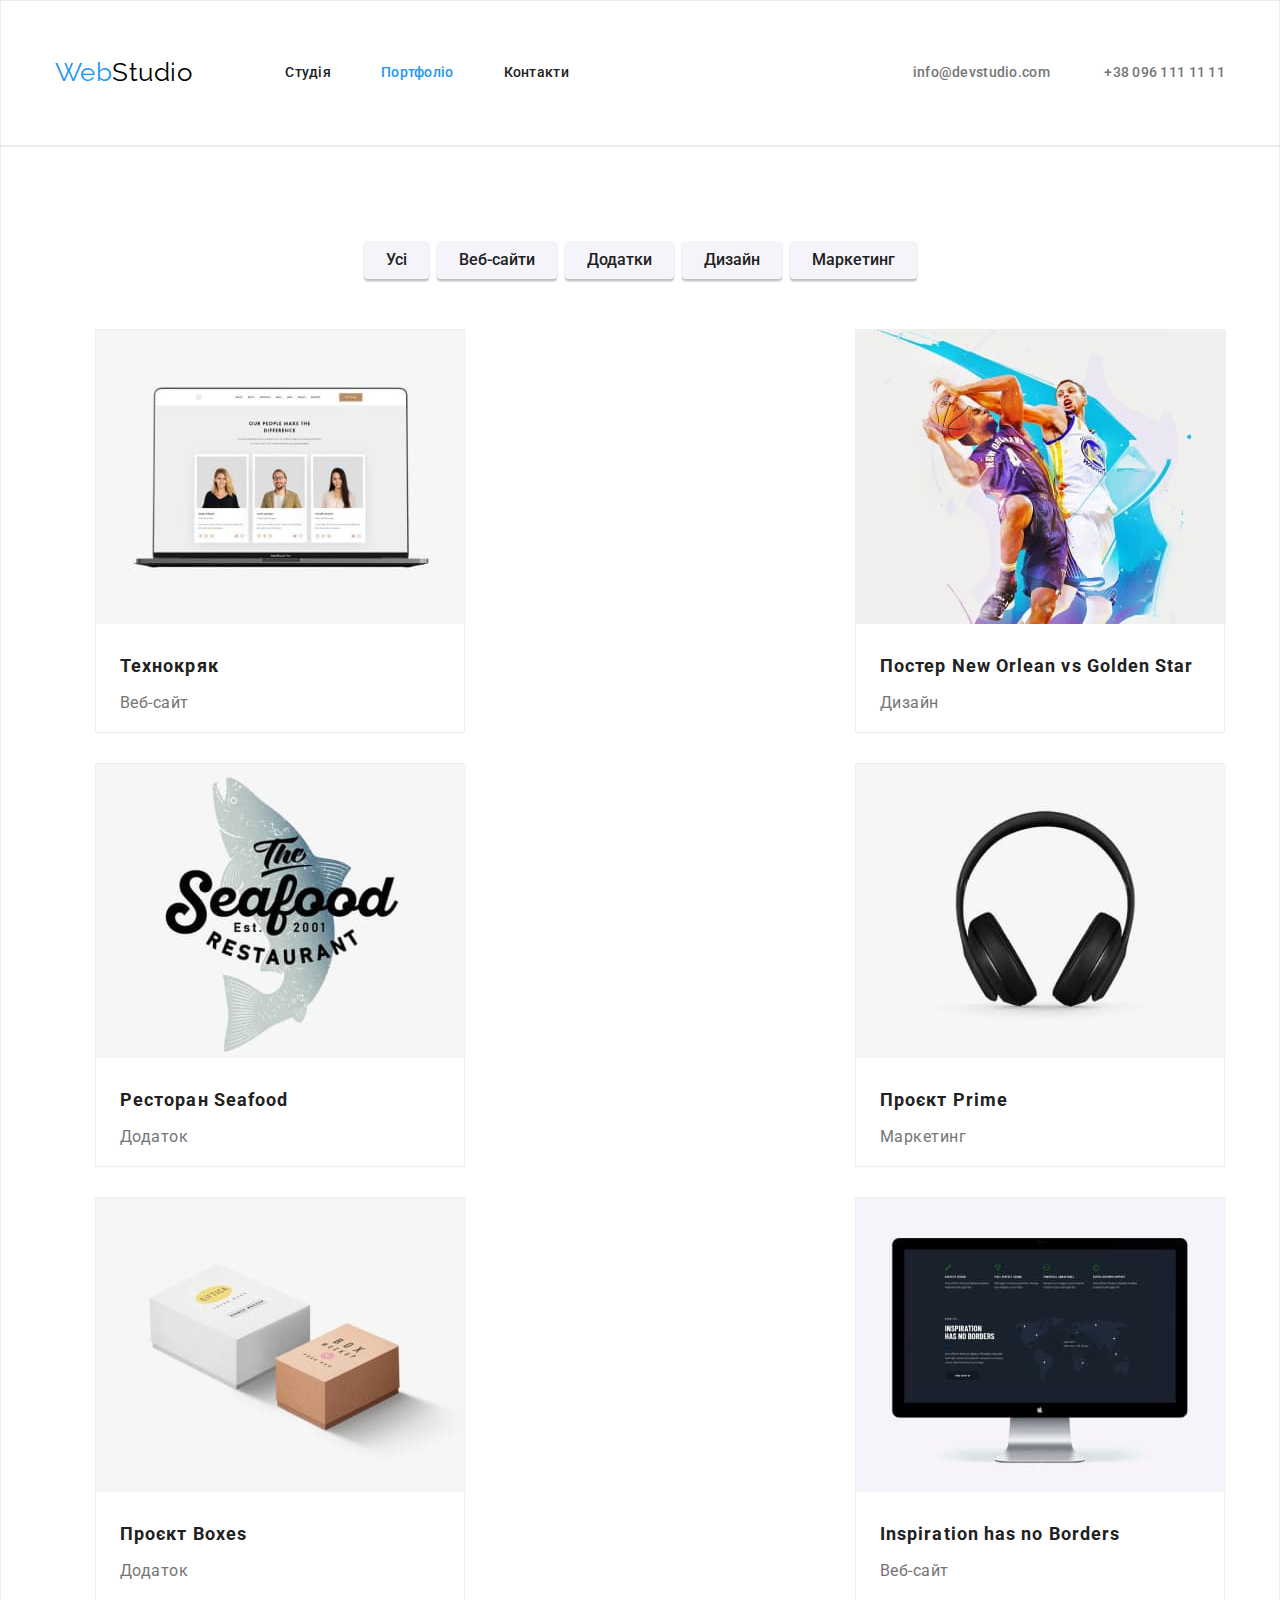
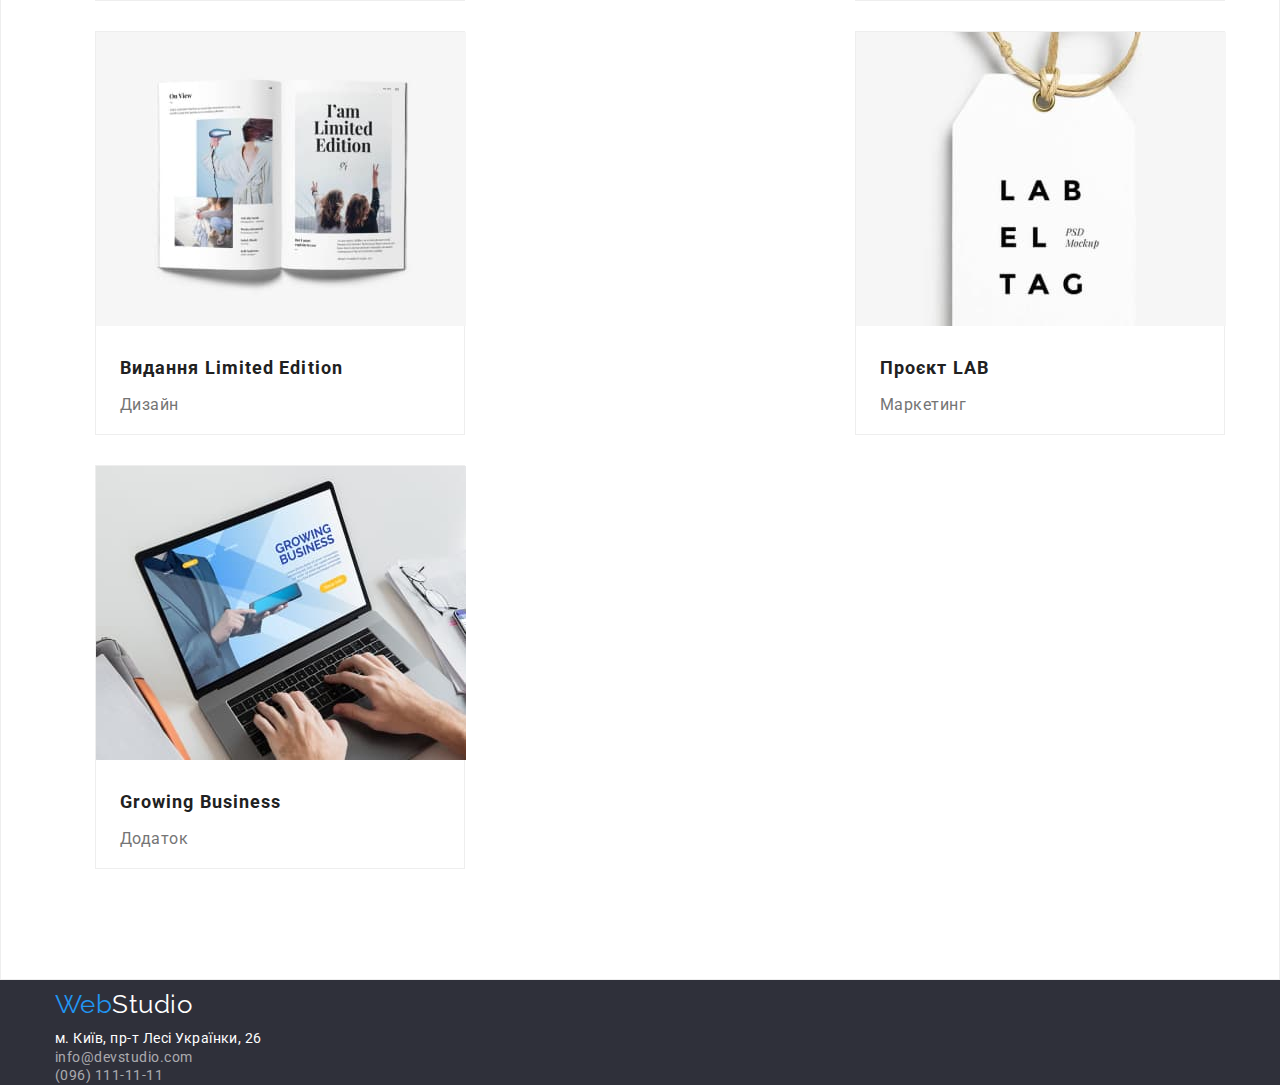
==== commit ba9d92eb: "Зупинився на портфоліо" ====
--- a/portfolio.html
+++ b/portfolio.html
@@ -29,10 +29,10 @@
         <nav>
           <ul class="nav-site list">
             <li class="nav-link">
-              <a href="./index.html" class="link current">Студія</a>
+              <a href="./index.html" class="link">Студія</a>
             </li>
             <li class="nav-link">
-              <a href="./portfolio.html" class="link">Портфоліо</a>
+              <a href="./portfolio.html" class="link current">Портфоліо</a>
             </li>
             <li class="nav-link"><a href="#" class="link">Контакти</a></li>
           </ul>
@@ -55,90 +55,125 @@
     <main>
       <!-- Що робимо -->
       <section class="project">
-        <h1 hidden>Що ми робимо</h1>
-        <ul class="btn list">
-          <li>
-            <button class="buttons" type="button">Усі</button>
-          </li>
-          <li>
-            <button class="buttons" type="button">Веб-сайти</button>
-          </li>
-          <li>
-            <button class="buttons" type="button">Додатки</button>
-          </li>
-          <li>
-            <button class="buttons" type="button">Дизайн</button>
-          </li>
-          <li>
-            <button class="buttons" type="button">Маркетинг</button>
-          </li>
-        </ul>
+        <div class="container-project">
+          <h1 hidden>Що ми робимо</h1>
+          <ul class="btn list">
+            <li>
+              <button class="buttons" type="button">Усі</button>
+            </li>
+            <li>
+              <button class="buttons" type="button">Веб-сайти</button>
+            </li>
+            <li>
+              <button class="buttons" type="button">Додатки</button>
+            </li>
+            <li>
+              <button class="buttons" type="button">Дизайн</button>
+            </li>
+            <li>
+              <button class="buttons" type="button">Маркетинг</button>
+            </li>
+          </ul>
+        </div>
 
         <!-- Проекти -->
-        <h2 hidden>Наши проекти</h2>
-        <ul>
-          <li class="section-project list">
-            <img
-              src="./images/portfo1.jpg"
-              alt="Відкритий ноутбук"
-              width="370"
-            />
-            <h3 class="aside-subject">Технокряк</h3>
-            <p class="subject">Веб-сайт</p>
-          </li>
-          <li class="section-project list">
-            <img
-              src="./images/portfo2.jpg"
-              alt="Грають в баскетбол"
-              width="370"
-            />
-            <h3 class="aside-subject">Постер New Orlean vs Golden Star</h3>
-            <p class="subject">Дизайн</p>
-          </li>
-          <li class="section-project list">
-            <img
-              src="./images/portfo3.jpg"
-              alt="Логотип ресторану"
-              width="370"
-            />
-            <h3 class="aside-subject">Ресторан Seafood</h3>
-            <p class="subject">Додаток</p>
-          </li>
-          <li class="section-project list">
-            <img src="./images/portfo4.jpg" alt="Навушники" width="370" />
-            <h3 class="aside-subject">Проєкт Prime</h3>
-            <p class="subject">Маркетинг</p>
-          </li>
-          <li class="section-project list">
-            <img src="./images/portfo5.jpg" alt="Дві коробки" width="370" />
-            <h3 class="aside-subject">Проєкт Boxes</h3>
-            <p class="subject">Додаток</p>
-          </li>
-          <li class="section-project list">
-            <img src="./images/portfo6.jpg" alt="Монітор" width="370" />
-            <h3 class="aside-subject">Inspiration has no Borders</h3>
-            <p class="subject">Веб-сайт</p>
-          </li>
-          <li class="section-project list">
-            <img src="./images/portfo7.jpg" alt="Відкрита книга" width="370" />
-            <h3 class="aside-subject">Видання Limited Edition</h3>
-            <p class="subject">Дизайн</p>
-          </li>
-          <li class="section-project list">
-            <img src="./images/portfo8.jpg" alt="Бірка" width="370" />
-            <h3 class="aside-subject">Проєкт LAB</h3>
-            <p class="subject">Маркетинг</p>
-          </li>
-          <li class="section-project list">
-            <img
-              src="./images/portfo9.jpg"
-              alt="Працює з ноутбуком"
-              width="370"
-            />
-            <h3 class="aside-subject">Growing Business</h3>
-            <p class="subject">Додаток</p>
-          </li>
-        </ul>
+        <div class="container-portfolio">
+          <h2 hidden>Наши проекти</h2>
+          <div class="container-portfolio-list">
+            <ul class="portfolio-list">
+              <li class="section-project list">
+                <img
+                  class="photo-portfolio"
+                  src="./images/portfo1.jpg"
+                  alt="Відкритий ноутбук"
+                  width="370"
+                />
+                <h3 class="aside-subject">Технокряк</h3>
+                <p class="subject">Веб-сайт</p>
+              </li>
+              <li class="section-project list">
+                <img
+                  class="photo-portfolio"
+                  src="./images/portfo2.jpg"
+                  alt="Грають в баскетбол"
+                  width="370"
+                />
+                <h3 class="aside-subject">Постер New Orlean vs Golden Star</h3>
+                <p class="subject">Дизайн</p>
+              </li>
+              <li class="section-project list">
+                <img
+                  class="photo-portfolio"
+                  src="./images/portfo3.jpg"
+                  alt="Логотип ресторану"
+                  width="370"
+                />
+                <h3 class="aside-subject">Ресторан Seafood</h3>
+                <p class="subject">Додаток</p>
+              </li>
+              <li class="section-project list">
+                <img
+                  class="photo-portfolio"
+                  src="./images/portfo4.jpg"
+                  alt="Навушники"
+                  width="370"
+                />
+                <h3 class="aside-subject">Проєкт Prime</h3>
+                <p class="subject">Маркетинг</p>
+              </li>
+              <li class="section-project list">
+                <img
+                  class="photo-portfolio"
+                  src="./images/portfo5.jpg"
+                  alt="Дві коробки"
+                  width="370"
+                />
+                <h3 class="aside-subject">Проєкт Boxes</h3>
+                <p class="subject">Додаток</p>
+              </li>
+              <li class="section-project list">
+                <img
+                  class="photo-portfolio"
+                  src="./images/portfo6.jpg"
+                  alt="Монітор"
+                  width="370"
+                />
+                <h3 class="aside-subject">Inspiration has no Borders</h3>
+                <p class="subject">Веб-сайт</p>
+              </li>
+              <li class="section-project list">
+                <img
+                  class="photo-portfolio"
+                  src="./images/portfo7.jpg"
+                  alt="Відкрита книга"
+                  width="370"
+                />
+                <h3 class="aside-subject">Видання Limited Edition</h3>
+                <p class="subject">Дизайн</p>
+              </li>
+              <li class="section-project list">
+                <img
+                  class="photo-portfolio"
+                  src="./images/portfo8.jpg"
+                  alt="Бірка"
+                  width="370"
+                />
+                <h3 class="aside-subject">Проєкт LAB</h3>
+                <p class="subject">Маркетинг</p>
+              </li>
+              <li class="section-project list">
+                <img
+                  class="photo-portfolio"
+                  src="./images/portfo9.jpg"
+                  alt="Працює з ноутбуком"
+                  width="370"
+                />
+                <h3 class="aside-subject">Growing Business</h3>
+                <p class="subject">Додаток</p>
+              </li>
+            </ul>
+          </div>
+        </div>
       </section>
     </main>
 
--- a/css/styles.css
+++ b/css/styles.css
@@ -372,9 +372,6 @@
   color: var(--accent-color);
 }
 
-.footer {
-}
-
 .nav-footer .items {
   color: var(--color-white);
 
@@ -407,14 +404,23 @@
 
 /* Кнопки навігації */
 .project {
-  padding-top: 94px;
-  padding-bottom: 94px;
+  padding: 94px 0;
+  background-color: var(--color-white);
+  border: 1px solid #eeeeee;
+}
+
+.container-project {
+  width: 100%;
+  max-width: 1200px;
+  margin: 0 auto;
+  padding: 0 15px;
 }
 
 .btn {
   display: flex;
   justify-content: center;
   margin-bottom: 50px;
+  gap: 8px;
 }
 
 .buttons {
@@ -443,13 +449,34 @@
 }
 
 /* Наші проекти */
+.container-portfolio {
+  width: 100%;
+  max-width: 1200px;
+  margin: 0 auto;
+  padding: 0 15px;
+}
+.portfolio-list {
+  display: flex;
+  justify-content: space-between;
+  flex-wrap: wrap;
+  gap: 30px 30px;
+}
 
 .section-project {
-  background-color: var(--color-white);
+  width: 370px;
+  height: 404px;
   border: 1px solid #eeeeee;
 }
 
+.photo-portfolio {
+  margin-bottom: 20px;
+}
+
 .aside-subject {
+  padding: 0 24px;
+
+  margin-top: 0;
+  margin-bottom: 4px;
   color: var(--primary-text-color);
 
   font-size: 18px;
@@ -458,6 +485,9 @@
 }
 
 .subject {
+  padding: 0 24px;
+  margin-top: 0px;
+  margin-bottom: 20px;
   color: var(--text-color);
 
   font-size: 16px;
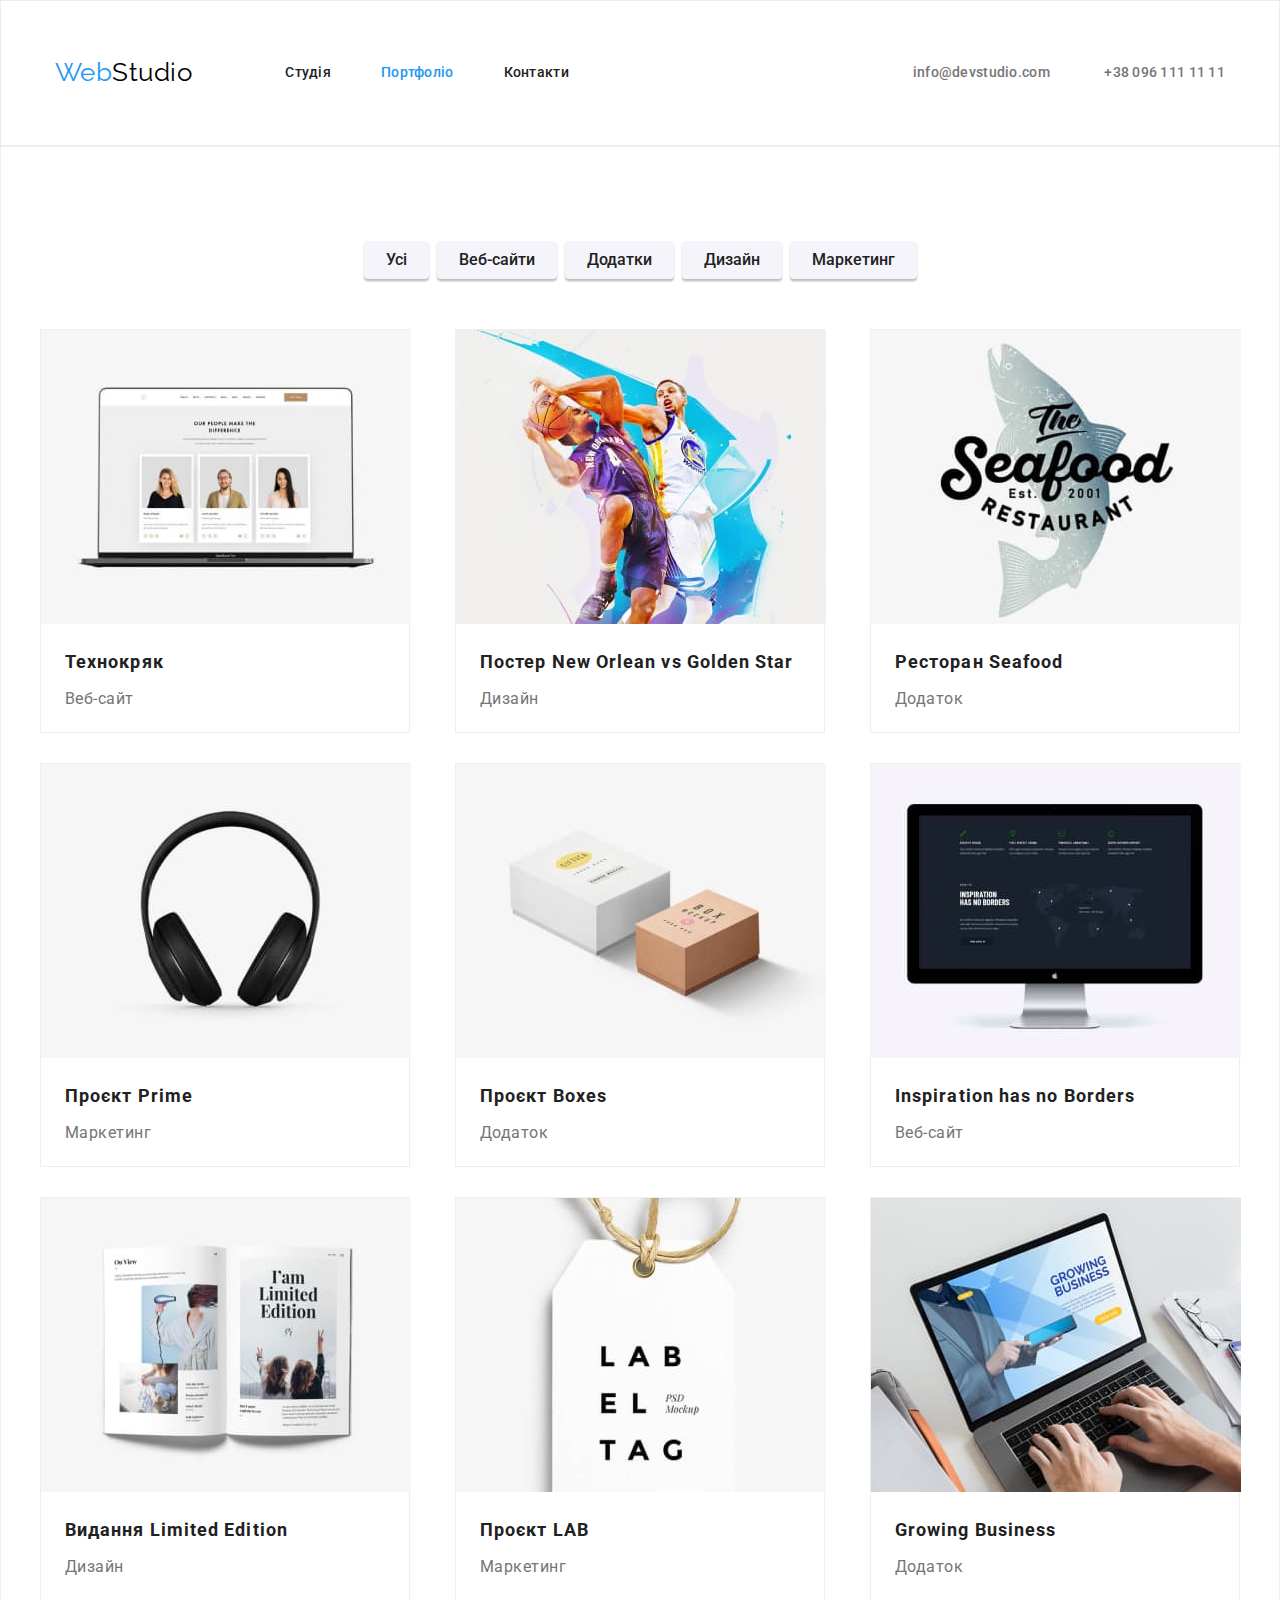
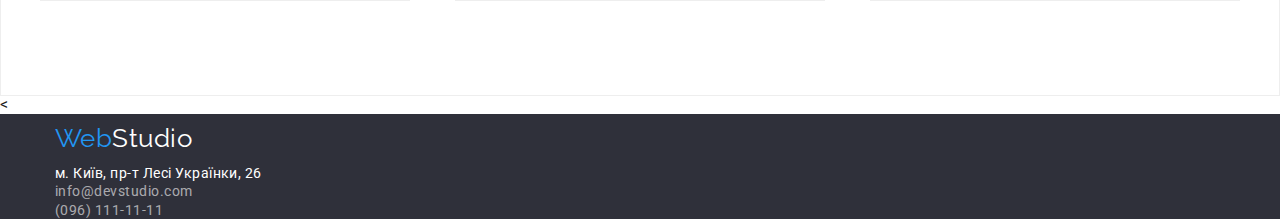
==== commit 7004c2eb: "Змінив Logo" ====
--- a/portfolio.html
+++ b/portfolio.html
@@ -178,12 +178,12 @@
     </main>
 
     <!-- Футер -->
+    <
     <footer class="footer">
       <div class="container-footer">
-        <a href="./index.html" lang="en" class="logo">
-          <span class="logo-webf">Web</span
-          ><span class="logo-studiof">Studio</span>
-        </a>
+        <a class="logo-footer" href="./index.html"
+          ><span class="logo-webf">Web</span>Studio</a
+        >
 
         <address>
           <ul class="nav-footer list">
--- a/css/styles.css
+++ b/css/styles.css
@@ -68,12 +68,12 @@
   color: var(--primary-text-color);
 }
 
-.logo .logo-studio {
+.logo {
   color: var(--color-logo);
 }
 
-.logo .logo-studio:hover,
-.logo .logo-studio:focus {
+.logo:hover,
+.logo:focus {
   color: var(--accent-color);
 }
 
@@ -354,21 +354,29 @@
   padding: 0 15px;
 }
 
-.logo .logo-webf {
-  color: var(--accent-color);
-}
-
-.logo .logo-webf:hover,
-.logo .logo-webf:focus {
-  color: var(--color-white);
-}
-
-.logo .logo-studiof {
-  color: var(--color-white);
-}
-
-.logo .logo-studiof:hover,
-.logo .logo-studiof:focus {
+.logo-footer .logo-webf {
+  font-family: var(--font-family-sekondary);
+  font-size: 26px;
+  line-height: 1.9;
+
+  color: var(--accent-color);
+}
+
+.logo-footer .logo-webf:hover,
+.logof .logo-webf:focus {
+  color: var(--color-white);
+}
+
+.logo-footer {
+  font-family: var(--font-family-sekondary);
+  font-size: 26px;
+  line-height: 1.9;
+  text-decoration: none;
+  color: var(--color-white);
+}
+
+.logo-footer:hover,
+.logo-footer:focus {
   color: var(--accent-color);
 }
 
@@ -453,12 +461,14 @@
   width: 100%;
   max-width: 1200px;
   margin: 0 auto;
-  padding: 0 15px;
+  padding: 0;
 }
 .portfolio-list {
   display: flex;
   justify-content: space-between;
   flex-wrap: wrap;
+  padding: 0;
+  margin: 0;
   gap: 30px 30px;
 }
 
@@ -469,6 +479,7 @@
 }
 
 .photo-portfolio {
+  display: block;
   margin-bottom: 20px;
 }
 
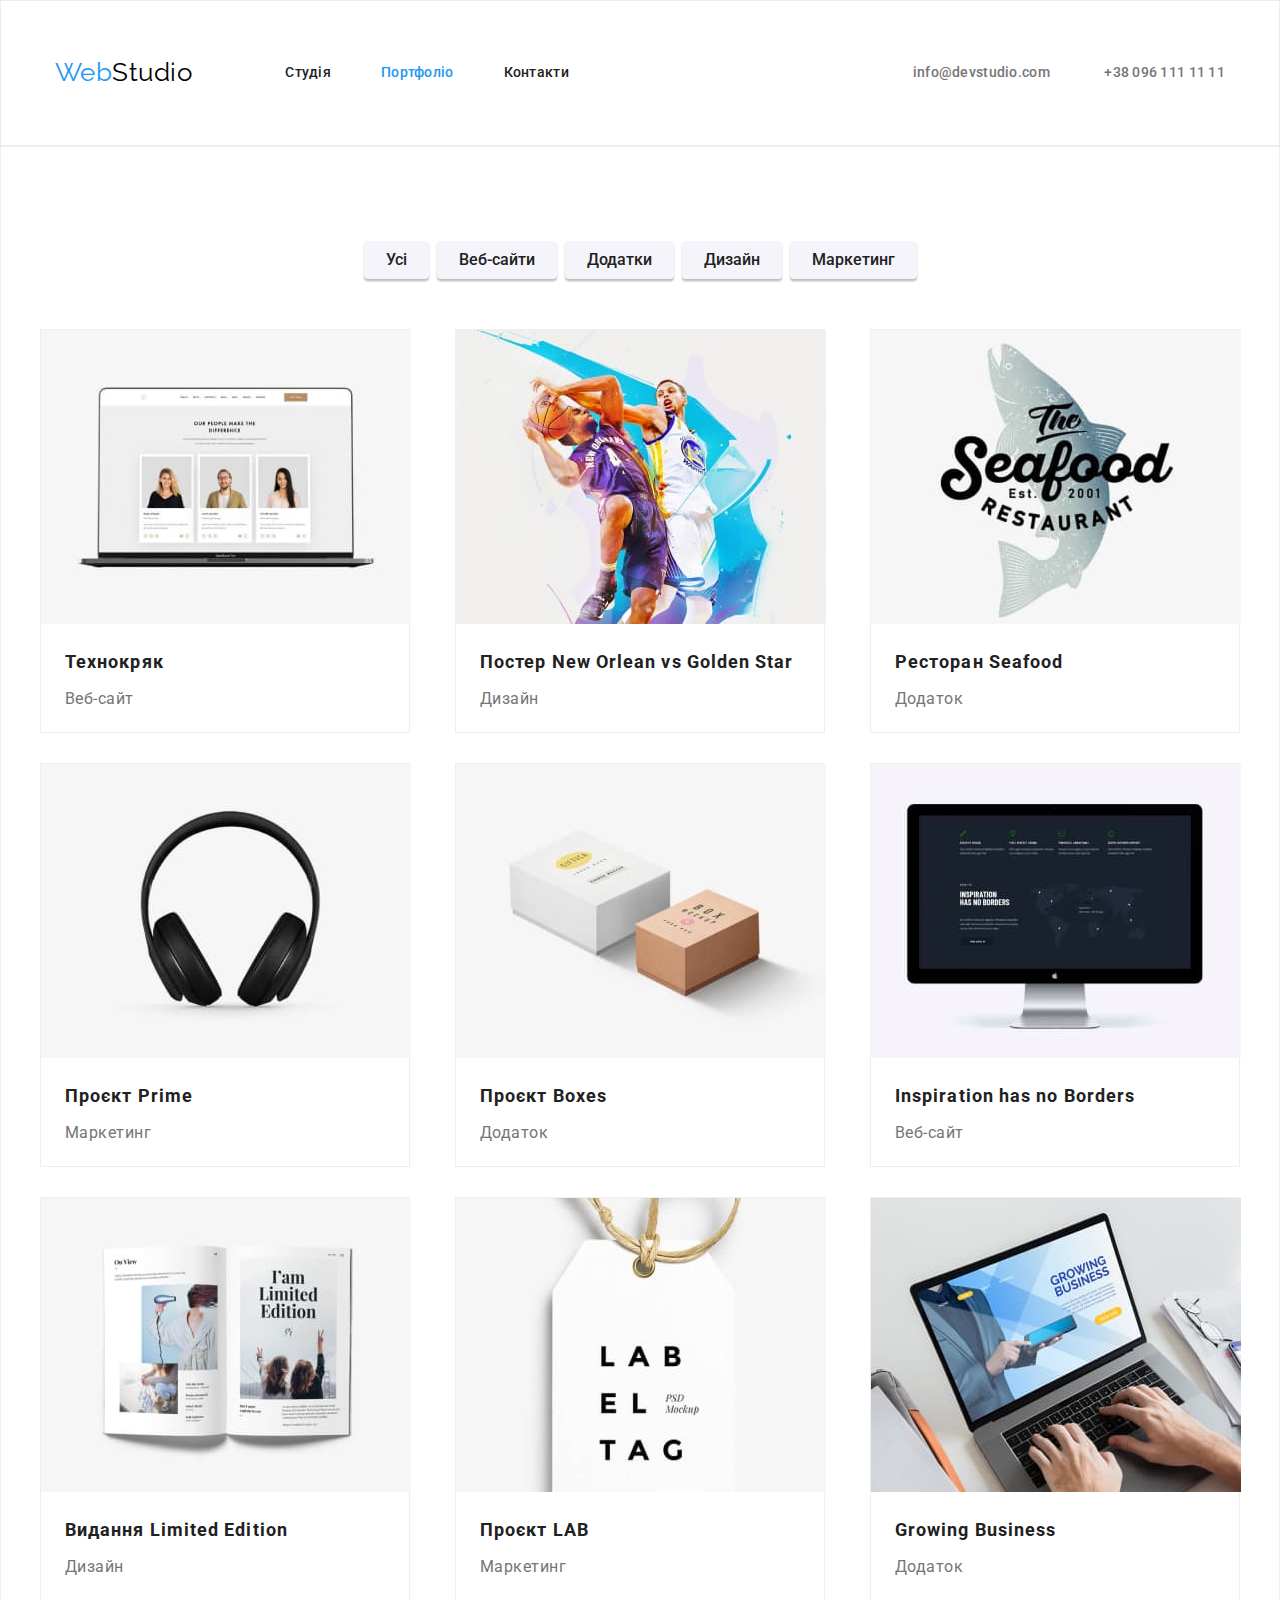
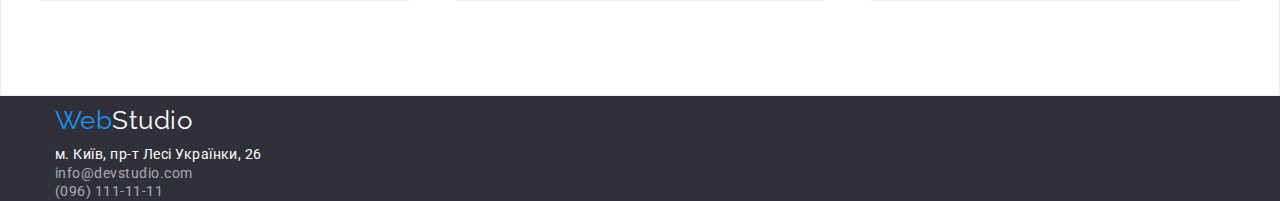
==== commit d7d3752a: "Виправив  помилку  валідатором" ====
--- a/portfolio.html
+++ b/portfolio.html
@@ -178,7 +178,7 @@
     </main>
 
     <!-- Футер -->
-    <
+
     <footer class="footer">
       <div class="container-footer">
         <a class="logo-footer" href="./index.html"
